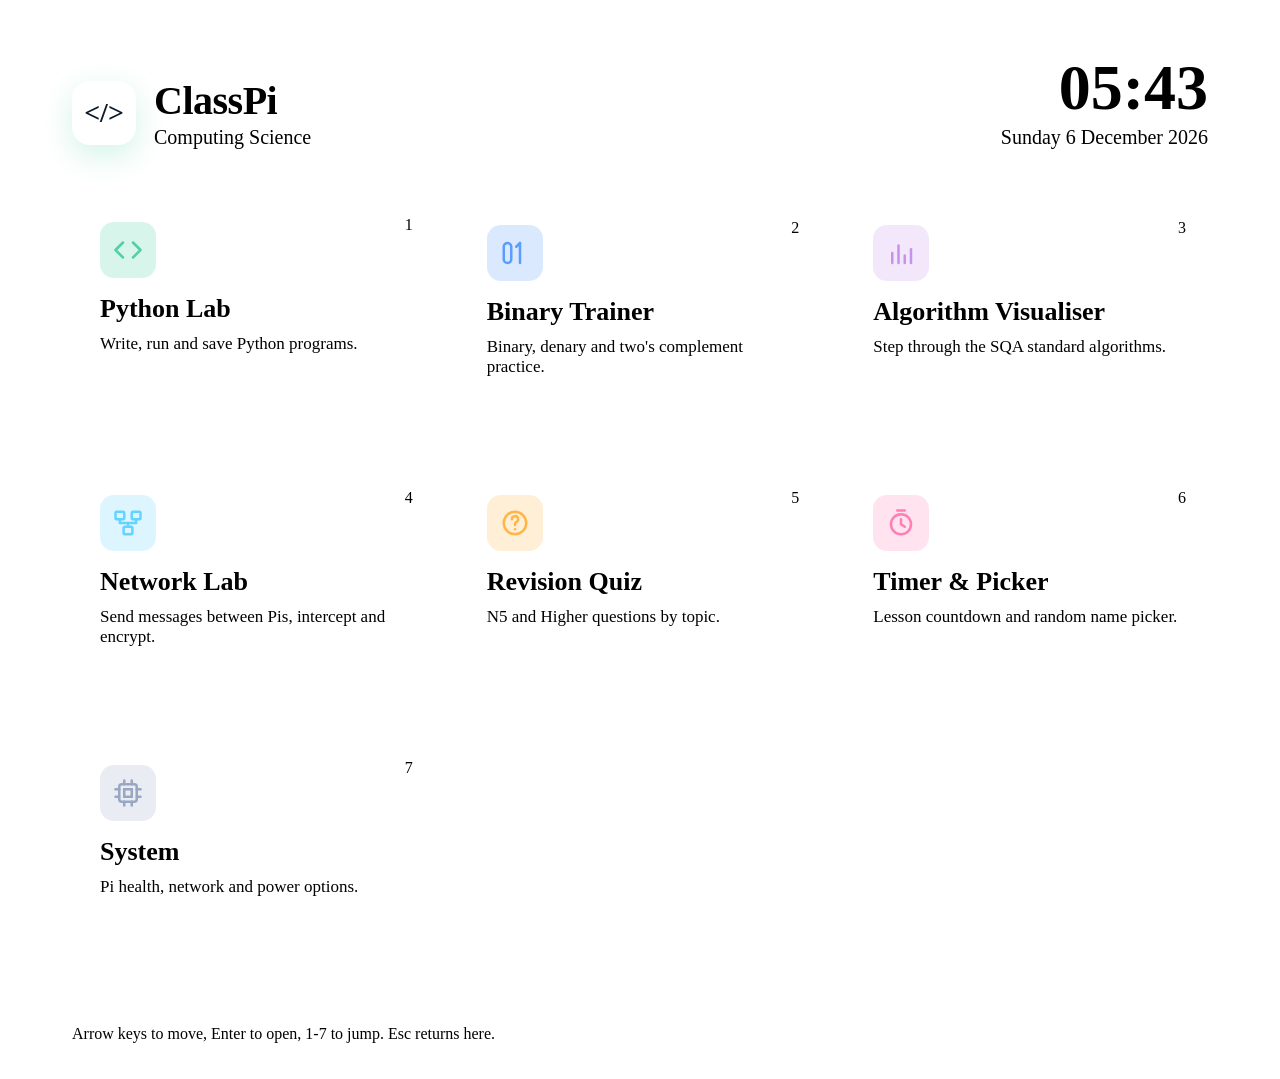
==== app/static/index.html @ e155b9b0 "ClassPi OS: kiosk-mode Raspberry Pi classroom suite Flask app server + LAN network-lab node + cage/C" ====
<!doctype html>
<html lang="en-GB">
<head>
<meta charset="utf-8">
<meta name="viewport" content="width=device-width, initial-scale=1">
<title>ClassPi</title>
<link rel="stylesheet" href="/css/classpi.css">
<style>
  body { min-height: 100vh; display: flex; flex-direction: column; }
  header.hero {
    display: flex; align-items: flex-end; justify-content: space-between; gap: 24px;
    padding: 48px 64px 24px;
  }
  .brand { display: flex; align-items: center; gap: 18px; }
  .logo {
    width: 64px; height: 64px; border-radius: 18px;
    background: linear-gradient(135deg, var(--accent), var(--accent-2));
    display: grid; place-items: center; font-weight: 800; font-size: 28px; color: #0b1a2a;
    box-shadow: 0 10px 30px rgba(79, 209, 165, .25);
  }
  .brand h1 { margin: 0; font-size: 40px; letter-spacing: -.5px; }
  .brand p { margin: 2px 0 0; color: var(--muted); font-size: 20px; }
  .clock { text-align: right; }
  .clock .time { font-size: 64px; font-weight: 700; line-height: 1; font-variant-numeric: tabular-nums; }
  .clock .date { color: var(--muted); font-size: 20px; margin-top: 6px; }

  .grid {
    display: grid; grid-template-columns: repeat(3, 1fr); gap: 24px;
    padding: 24px 64px; flex: 1; align-content: start;
  }
  .tile {
    position: relative; display: flex; flex-direction: column; gap: 10px;
    padding: 28px; min-height: 190px; border-radius: 22px; text-decoration: none; color: var(--text);
    background: var(--panel); border: 2px solid var(--line);
    transition: transform .12s ease, border-color .12s ease, background .12s ease;
  }
  .tile:hover, .tile:focus-visible, .tile.sel {
    outline: none; transform: translateY(-3px); border-color: var(--c, var(--accent));
    background: linear-gradient(160deg, color-mix(in srgb, var(--c, var(--accent)) 16%, var(--panel)) 0%, var(--panel) 70%);
  }
  .tile .icon {
    width: 56px; height: 56px; border-radius: 14px; display: grid; place-items: center;
    background: color-mix(in srgb, var(--c) 22%, transparent); color: var(--c);
  }
  .tile .icon svg { width: 30px; height: 30px; }
  .tile h2 { margin: 6px 0 0; font-size: 26px; }
  .tile p { margin: 0; color: var(--muted); font-size: 17px; }
  .tile .key { position: absolute; top: 22px; right: 22px; }

  footer {
    display: flex; justify-content: space-between; padding: 18px 64px 28px; color: var(--muted); font-size: 16px;
  }
  @media (max-width: 1000px) {
    .grid { grid-template-columns: repeat(2, 1fr); padding: 16px; }
    header.hero, footer { padding-left: 16px; padding-right: 16px; }
  }
</style>
</head>
<body>
<header class="hero">
  <div class="brand">
    <div class="logo">&lt;/&gt;</div>
    <div>
      <h1 id="deviceName">ClassPi</h1>
      <p id="schoolName">Computing Science</p>
    </div>
  </div>
  <div class="clock">
    <div class="time" id="time">--:--</div>
    <div class="date" id="date"></div>
  </div>
</header>

<main class="grid" id="grid">
  <a class="tile" href="/apps/python.html" style="--c:#4fd1a5">
    <span class="kbd key">1</span>
    <div class="icon"><svg viewBox="0 0 24 24" fill="none" stroke="currentColor" stroke-width="2" stroke-linecap="round" stroke-linejoin="round"><polyline points="8 6 2 12 8 18"/><polyline points="16 6 22 12 16 18"/></svg></div>
    <h2>Python Lab</h2>
    <p>Write, run and save Python programs.</p>
  </a>
  <a class="tile" href="/apps/binary.html" style="--c:#5b9dff">
    <span class="kbd key">2</span>
    <div class="icon"><svg viewBox="0 0 24 24" fill="none" stroke="currentColor" stroke-width="2" stroke-linecap="round"><rect x="3" y="4" width="6" height="16" rx="3"/><line x1="16" y1="4" x2="16" y2="20"/><polyline points="13 7 16 4"/></svg></div>
    <h2>Binary Trainer</h2>
    <p>Binary, denary and two's complement practice.</p>
  </a>
  <a class="tile" href="/apps/algorithms.html" style="--c:#c792ea">
    <span class="kbd key">3</span>
    <div class="icon"><svg viewBox="0 0 24 24" fill="none" stroke="currentColor" stroke-width="2" stroke-linecap="round"><line x1="5" y1="20" x2="5" y2="12"/><line x1="10" y1="20" x2="10" y2="6"/><line x1="15" y1="20" x2="15" y2="14"/><line x1="20" y1="20" x2="20" y2="9"/></svg></div>
    <h2>Algorithm Visualiser</h2>
    <p>Step through the SQA standard algorithms.</p>
  </a>
  <a class="tile" href="/apps/network.html" style="--c:#63d3ff">
    <span class="kbd key">4</span>
    <div class="icon"><svg viewBox="0 0 24 24" fill="none" stroke="currentColor" stroke-width="2" stroke-linecap="round" stroke-linejoin="round"><rect x="2" y="3" width="7" height="6" rx="1"/><rect x="15" y="3" width="7" height="6" rx="1"/><rect x="8.5" y="15" width="7" height="6" rx="1"/><path d="M5.5 9v3h13V9M12 12v3"/></svg></div>
    <h2>Network Lab</h2>
    <p>Send messages between Pis, intercept and encrypt.</p>
  </a>
  <a class="tile" href="/apps/quiz.html" style="--c:#ffb547">
    <span class="kbd key">5</span>
    <div class="icon"><svg viewBox="0 0 24 24" fill="none" stroke="currentColor" stroke-width="2" stroke-linecap="round" stroke-linejoin="round"><circle cx="12" cy="12" r="9"/><path d="M9.5 9a2.5 2.5 0 1 1 3.5 2.3c-.6.3-1 .9-1 1.6v.6"/><line x1="12" y1="17" x2="12" y2="17.01"/></svg></div>
    <h2>Revision Quiz</h2>
    <p>N5 and Higher questions by topic.</p>
  </a>
  <a class="tile" href="/apps/timer.html" style="--c:#ff7eb6">
    <span class="kbd key">6</span>
    <div class="icon"><svg viewBox="0 0 24 24" fill="none" stroke="currentColor" stroke-width="2" stroke-linecap="round"><circle cx="12" cy="13" r="8"/><polyline points="12 9 12 13 15 15"/><line x1="9" y1="2" x2="15" y2="2"/></svg></div>
    <h2>Timer &amp; Picker</h2>
    <p>Lesson countdown and random name picker.</p>
  </a>
  <a class="tile" href="/apps/system.html" style="--c:#9aa7c2">
    <span class="kbd key">7</span>
    <div class="icon"><svg viewBox="0 0 24 24" fill="none" stroke="currentColor" stroke-width="2" stroke-linecap="round"><rect x="5" y="5" width="14" height="14" rx="2"/><rect x="9" y="9" width="6" height="6"/><line x1="9" y1="2" x2="9" y2="5"/><line x1="15" y1="2" x2="15" y2="5"/><line x1="9" y1="19" x2="9" y2="22"/><line x1="15" y1="19" x2="15" y2="22"/><line x1="2" y1="9" x2="5" y2="9"/><line x1="2" y1="15" x2="5" y2="15"/><line x1="19" y1="9" x2="22" y2="9"/><line x1="19" y1="15" x2="22" y2="15"/></svg></div>
    <h2>System</h2>
    <p>Pi health, network and power options.</p>
  </a>
</main>

<footer>
  <span>Arrow keys to move, <span class="kbd">Enter</span> to open, <span class="kbd">1</span>-<span class="kbd">7</span> to jump. <span class="kbd">Esc</span> returns here.</span>
  <span id="host"></span>
</footer>

<script src="/js/common.js"></script>
<script>
  const tiles = [...document.querySelectorAll(".tile")];
  let sel = Number(sessionStorage.getItem("classpi-sel") || 0);
  function select(i) {
    sel = (i + tiles.length) % tiles.length;
    tiles.forEach((t, j) => t.classList.toggle("sel", j === sel));
    tiles[sel].focus({ preventScroll: true });
    try { sessionStorage.setItem("classpi-sel", sel); } catch (_) {}
  }
  function cols() {
    return getComputedStyle(document.getElementById("grid")).gridTemplateColumns.split(" ").length;
  }
  document.addEventListener("keydown", (e) => {
    const c = cols();
    if (e.key === "ArrowRight") select(sel + 1);
    else if (e.key === "ArrowLeft") select(sel - 1);
    else if (e.key === "ArrowDown") select(sel + c);
    else if (e.key === "ArrowUp") select(sel - c);
    else if (/^[1-9]$/.test(e.key) && tiles[e.key - 1]) location.href = tiles[e.key - 1].href;
    else return;
    e.preventDefault();
  });
  tiles.forEach((t, i) => t.addEventListener("mouseenter", () => select(i)));
  select(sel);

  function tick() {
    const now = new Date();
    document.getElementById("time").textContent =
      now.toLocaleTimeString("en-GB", { hour: "2-digit", minute: "2-digit" });
    document.getElementById("date").textContent =
      now.toLocaleDateString("en-GB", { weekday: "long", day: "numeric", month: "long", year: "numeric" });
  }
  tick(); setInterval(tick, 1000);

  api("/api/info").then((i) => {
    document.getElementById("deviceName").textContent = i.device_name;
    document.getElementById("schoolName").textContent = i.school_name;
    document.getElementById("host").textContent = `${i.hostname} - ClassPi OS ${i.version}`;
    document.title = i.device_name;
  }).catch(() => {});
</script>
</body>
</html>
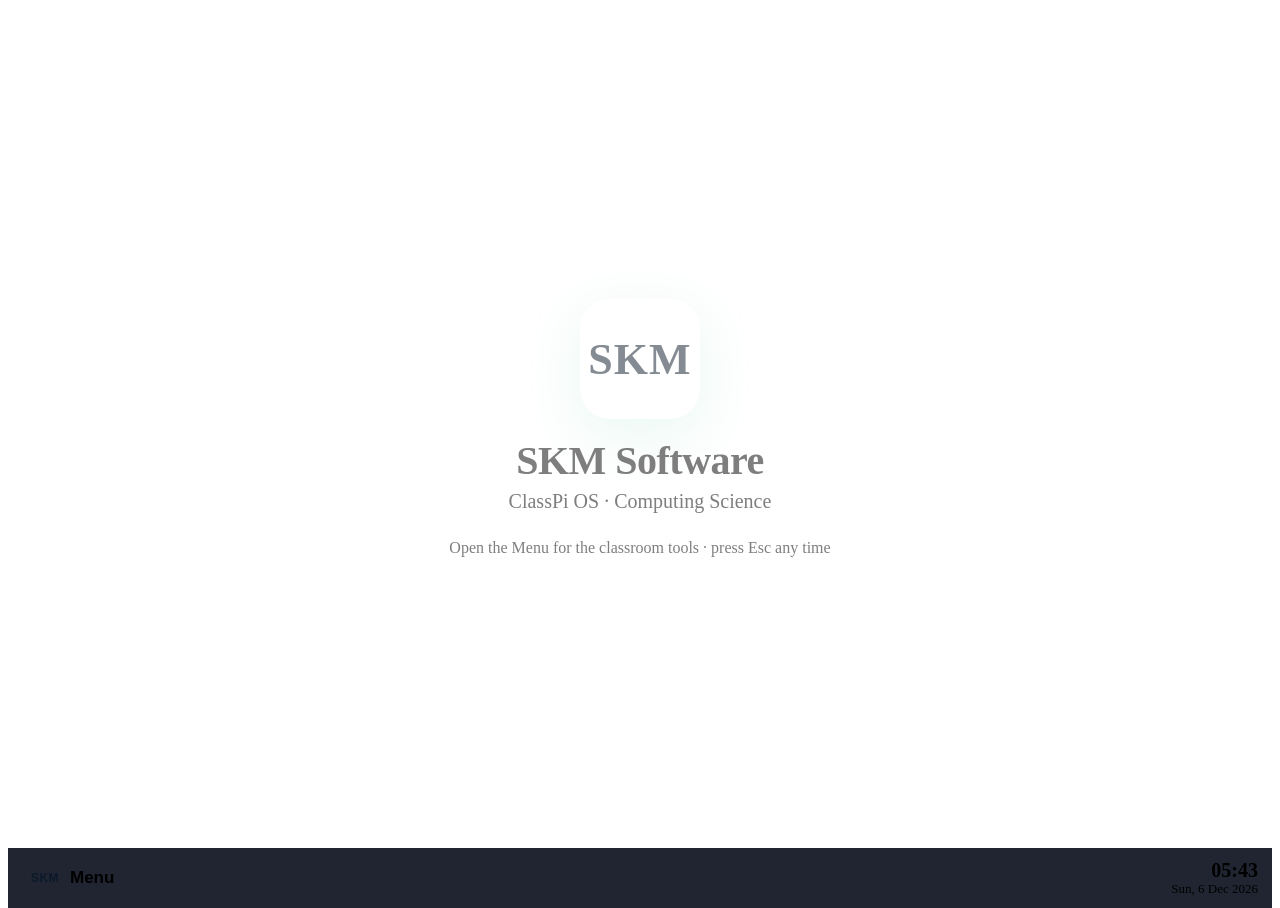
==== commit e1963bda: "Restyle the launcher as a Linux desktop with SKM Software branding Wallpaper desktop with SKM waterm" ====
--- a/app/static/index.html
+++ b/app/static/index.html
@@ -6,162 +6,221 @@
 <title>ClassPi</title>
 <link rel="stylesheet" href="/css/classpi.css">
 <style>
-  body { min-height: 100vh; display: flex; flex-direction: column; }
-  header.hero {
-    display: flex; align-items: flex-end; justify-content: space-between; gap: 24px;
-    padding: 48px 64px 24px;
-  }
-  .brand { display: flex; align-items: center; gap: 18px; }
-  .logo {
-    width: 64px; height: 64px; border-radius: 18px;
+  html, body { height: 100%; overflow: hidden; }
+  body { display: flex; flex-direction: column; }
+
+  /* ------------------------------------------------------------ desktop */
+  .desktop {
+    position: relative; flex: 1; min-height: 0;
+    background:
+      radial-gradient(1100px 650px at 18% -8%, #1d2a4a 0%, transparent 60%),
+      radial-gradient(900px 600px at 88% 110%, #14324a 0%, transparent 55%),
+      var(--bg);
+    display: grid; place-items: center;
+  }
+  .watermark { text-align: center; user-select: none; opacity: .5; }
+  .wm-logo {
+    width: 120px; height: 120px; margin: 0 auto 18px; border-radius: 30px;
     background: linear-gradient(135deg, var(--accent), var(--accent-2));
-    display: grid; place-items: center; font-weight: 800; font-size: 28px; color: #0b1a2a;
-    box-shadow: 0 10px 30px rgba(79, 209, 165, .25);
-  }
-  .brand h1 { margin: 0; font-size: 40px; letter-spacing: -.5px; }
-  .brand p { margin: 2px 0 0; color: var(--muted); font-size: 20px; }
-  .clock { text-align: right; }
-  .clock .time { font-size: 64px; font-weight: 700; line-height: 1; font-variant-numeric: tabular-nums; }
-  .clock .date { color: var(--muted); font-size: 20px; margin-top: 6px; }
-
-  .grid {
-    display: grid; grid-template-columns: repeat(3, 1fr); gap: 24px;
-    padding: 24px 64px; flex: 1; align-content: start;
-  }
-  .tile {
-    position: relative; display: flex; flex-direction: column; gap: 10px;
-    padding: 28px; min-height: 190px; border-radius: 22px; text-decoration: none; color: var(--text);
-    background: var(--panel); border: 2px solid var(--line);
-    transition: transform .12s ease, border-color .12s ease, background .12s ease;
-  }
-  .tile:hover, .tile:focus-visible, .tile.sel {
-    outline: none; transform: translateY(-3px); border-color: var(--c, var(--accent));
-    background: linear-gradient(160deg, color-mix(in srgb, var(--c, var(--accent)) 16%, var(--panel)) 0%, var(--panel) 70%);
-  }
-  .tile .icon {
-    width: 56px; height: 56px; border-radius: 14px; display: grid; place-items: center;
+    display: grid; place-items: center; font-weight: 800; font-size: 44px;
+    letter-spacing: 1px; color: #0b1a2a; box-shadow: 0 16px 50px rgba(79, 209, 165, .22);
+  }
+  .wm-title { font-size: 40px; font-weight: 800; letter-spacing: -.5px; }
+  .wm-sub { color: var(--muted); font-size: 20px; margin-top: 6px; }
+  .wm-hint { color: var(--muted); font-size: 16px; margin-top: 26px; }
+
+  /* ------------------------------------------------------------ taskbar */
+  .taskbar {
+    display: flex; align-items: center; gap: 14px; height: 60px; padding: 0 14px;
+    background: rgba(14, 19, 32, .92); border-top: 1px solid var(--line);
+    position: relative; z-index: 30;
+  }
+  .start {
+    display: inline-flex; align-items: center; gap: 10px; height: 44px; padding: 0 16px 0 8px;
+    background: var(--panel); border: 1px solid var(--line); border-radius: 12px;
+    cursor: pointer; font-weight: 700; font-size: 17px; color: var(--text);
+  }
+  .start:hover, .start:focus-visible, .start.on { border-color: var(--accent); outline: none; }
+  .start.on { background: color-mix(in srgb, var(--accent) 14%, var(--panel)); }
+  .logo-xs {
+    width: 30px; height: 30px; border-radius: 8px; display: grid; place-items: center;
+    background: linear-gradient(135deg, var(--accent), var(--accent-2));
+    color: #0b1a2a; font-weight: 800; font-size: 12px; letter-spacing: .5px;
+  }
+  .tb-device { font-weight: 600; color: var(--muted); font-size: 15px; }
+  .tb-spacer { flex: 1; }
+  .tb-clock { text-align: right; line-height: 1.15; }
+  .tb-clock .t { font-size: 20px; font-weight: 700; font-variant-numeric: tabular-nums; }
+  .tb-clock .d { font-size: 13px; color: var(--muted); }
+
+  /* ------------------------------------------------------------ menu */
+  .menu {
+    position: absolute; left: 12px; bottom: 72px; z-index: 40;
+    width: min(600px, calc(100vw - 24px)); max-height: calc(100vh - 96px);
+    display: flex; flex-direction: column; overflow: hidden;
+    background: var(--panel); border: 1px solid var(--line); border-radius: 18px;
+    box-shadow: 0 24px 70px rgba(0, 0, 0, .5);
+    transform-origin: bottom left; transition: transform .14s ease, opacity .14s ease;
+  }
+  .menu.closed { opacity: 0; transform: scale(.96) translateY(8px); pointer-events: none; }
+  .menu-head {
+    display: flex; align-items: center; gap: 14px; padding: 18px 20px;
+    border-bottom: 1px solid var(--line);
+    background: linear-gradient(160deg, color-mix(in srgb, var(--accent) 10%, var(--panel)), var(--panel));
+  }
+  .logo-sm {
+    width: 46px; height: 46px; border-radius: 12px; display: grid; place-items: center;
+    background: linear-gradient(135deg, var(--accent), var(--accent-2));
+    color: #0b1a2a; font-weight: 800; font-size: 16px; letter-spacing: .5px;
+  }
+  .mh-title { font-size: 21px; font-weight: 800; }
+  .mh-sub { color: var(--muted); font-size: 15px; }
+  .mh-brand { margin-left: auto; text-align: right; color: var(--muted); font-size: 13px; line-height: 1.3; }
+  .mh-brand b { color: var(--text); font-size: 14px; }
+
+  .menu-apps { padding: 10px; overflow: auto; }
+  .item {
+    display: flex; align-items: center; gap: 14px; padding: 12px 14px; border-radius: 12px;
+    text-decoration: none; color: var(--text); border: 1px solid transparent;
+  }
+  .item.sel {
+    border-color: var(--c, var(--accent));
+    background: linear-gradient(160deg, color-mix(in srgb, var(--c, var(--accent)) 14%, var(--panel)), var(--panel));
+  }
+  .item .icon {
+    flex: 0 0 44px; width: 44px; height: 44px; border-radius: 11px; display: grid; place-items: center;
     background: color-mix(in srgb, var(--c) 22%, transparent); color: var(--c);
   }
-  .tile .icon svg { width: 30px; height: 30px; }
-  .tile h2 { margin: 6px 0 0; font-size: 26px; }
-  .tile p { margin: 0; color: var(--muted); font-size: 17px; }
-  .tile .key { position: absolute; top: 22px; right: 22px; }
-
-  footer {
-    display: flex; justify-content: space-between; padding: 18px 64px 28px; color: var(--muted); font-size: 16px;
-  }
-  @media (max-width: 1000px) {
-    .grid { grid-template-columns: repeat(2, 1fr); padding: 16px; }
-    header.hero, footer { padding-left: 16px; padding-right: 16px; }
+  .item .icon svg { width: 24px; height: 24px; }
+  .item .txt { flex: 1; min-width: 0; }
+  .item .txt h2 { margin: 0; font-size: 18px; }
+  .item .txt p { margin: 2px 0 0; color: var(--muted); font-size: 14px; }
+  .menu-foot {
+    padding: 12px 20px; border-top: 1px solid var(--line);
+    color: var(--muted); font-size: 13px; display: flex; justify-content: space-between; gap: 10px;
   }
 </style>
 </head>
 <body>
-<header class="hero">
-  <div class="brand">
-    <div class="logo">&lt;/&gt;</div>
+
+<div class="desktop" id="desktop">
+  <div class="watermark">
+    <div class="wm-logo">SKM</div>
+    <div class="wm-title">SKM Software</div>
+    <div class="wm-sub" id="wmSub">ClassPi OS &middot; Computing Science</div>
+    <div class="wm-hint">Open the <span class="kbd">Menu</span> for the classroom tools &middot; press <span class="kbd">Esc</span> any time</div>
+  </div>
+</div>
+
+<div class="menu closed" id="menu">
+  <div class="menu-head">
+    <div class="logo-sm">SKM</div>
     <div>
-      <h1 id="deviceName">ClassPi</h1>
-      <p id="schoolName">Computing Science</p>
+      <div class="mh-title" id="deviceName">ClassPi</div>
+      <div class="mh-sub" id="schoolName">Computing Science</div>
     </div>
+    <div class="mh-brand"><b>SKM Software</b><br>ClassPi OS</div>
   </div>
-  <div class="clock">
-    <div class="time" id="time">--:--</div>
-    <div class="date" id="date"></div>
+  <nav class="menu-apps" id="apps"></nav>
+  <div class="menu-foot">
+    <span><span class="kbd">1</span>-<span class="kbd">7</span> open a tool &middot; <span class="kbd">&uarr;</span><span class="kbd">&darr;</span> + <span class="kbd">Enter</span> &middot; <span class="kbd">Esc</span> opens/closes</span>
+    <span id="host"></span>
   </div>
-</header>
-
-<main class="grid" id="grid">
-  <a class="tile" href="/apps/python.html" style="--c:#4fd1a5">
-    <span class="kbd key">1</span>
-    <div class="icon"><svg viewBox="0 0 24 24" fill="none" stroke="currentColor" stroke-width="2" stroke-linecap="round" stroke-linejoin="round"><polyline points="8 6 2 12 8 18"/><polyline points="16 6 22 12 16 18"/></svg></div>
-    <h2>Python Lab</h2>
-    <p>Write, run and save Python programs.</p>
-  </a>
-  <a class="tile" href="/apps/binary.html" style="--c:#5b9dff">
-    <span class="kbd key">2</span>
-    <div class="icon"><svg viewBox="0 0 24 24" fill="none" stroke="currentColor" stroke-width="2" stroke-linecap="round"><rect x="3" y="4" width="6" height="16" rx="3"/><line x1="16" y1="4" x2="16" y2="20"/><polyline points="13 7 16 4"/></svg></div>
-    <h2>Binary Trainer</h2>
-    <p>Binary, denary and two's complement practice.</p>
-  </a>
-  <a class="tile" href="/apps/algorithms.html" style="--c:#c792ea">
-    <span class="kbd key">3</span>
-    <div class="icon"><svg viewBox="0 0 24 24" fill="none" stroke="currentColor" stroke-width="2" stroke-linecap="round"><line x1="5" y1="20" x2="5" y2="12"/><line x1="10" y1="20" x2="10" y2="6"/><line x1="15" y1="20" x2="15" y2="14"/><line x1="20" y1="20" x2="20" y2="9"/></svg></div>
-    <h2>Algorithm Visualiser</h2>
-    <p>Step through the SQA standard algorithms.</p>
-  </a>
-  <a class="tile" href="/apps/network.html" style="--c:#63d3ff">
-    <span class="kbd key">4</span>
-    <div class="icon"><svg viewBox="0 0 24 24" fill="none" stroke="currentColor" stroke-width="2" stroke-linecap="round" stroke-linejoin="round"><rect x="2" y="3" width="7" height="6" rx="1"/><rect x="15" y="3" width="7" height="6" rx="1"/><rect x="8.5" y="15" width="7" height="6" rx="1"/><path d="M5.5 9v3h13V9M12 12v3"/></svg></div>
-    <h2>Network Lab</h2>
-    <p>Send messages between Pis, intercept and encrypt.</p>
-  </a>
-  <a class="tile" href="/apps/quiz.html" style="--c:#ffb547">
-    <span class="kbd key">5</span>
-    <div class="icon"><svg viewBox="0 0 24 24" fill="none" stroke="currentColor" stroke-width="2" stroke-linecap="round" stroke-linejoin="round"><circle cx="12" cy="12" r="9"/><path d="M9.5 9a2.5 2.5 0 1 1 3.5 2.3c-.6.3-1 .9-1 1.6v.6"/><line x1="12" y1="17" x2="12" y2="17.01"/></svg></div>
-    <h2>Revision Quiz</h2>
-    <p>N5 and Higher questions by topic.</p>
-  </a>
-  <a class="tile" href="/apps/timer.html" style="--c:#ff7eb6">
-    <span class="kbd key">6</span>
-    <div class="icon"><svg viewBox="0 0 24 24" fill="none" stroke="currentColor" stroke-width="2" stroke-linecap="round"><circle cx="12" cy="13" r="8"/><polyline points="12 9 12 13 15 15"/><line x1="9" y1="2" x2="15" y2="2"/></svg></div>
-    <h2>Timer &amp; Picker</h2>
-    <p>Lesson countdown and random name picker.</p>
-  </a>
-  <a class="tile" href="/apps/system.html" style="--c:#9aa7c2">
-    <span class="kbd key">7</span>
-    <div class="icon"><svg viewBox="0 0 24 24" fill="none" stroke="currentColor" stroke-width="2" stroke-linecap="round"><rect x="5" y="5" width="14" height="14" rx="2"/><rect x="9" y="9" width="6" height="6"/><line x1="9" y1="2" x2="9" y2="5"/><line x1="15" y1="2" x2="15" y2="5"/><line x1="9" y1="19" x2="9" y2="22"/><line x1="15" y1="19" x2="15" y2="22"/><line x1="2" y1="9" x2="5" y2="9"/><line x1="2" y1="15" x2="5" y2="15"/><line x1="19" y1="9" x2="22" y2="9"/><line x1="19" y1="15" x2="22" y2="15"/></svg></div>
-    <h2>System</h2>
-    <p>Pi health, network and power options.</p>
-  </a>
-</main>
-
-<footer>
-  <span>Arrow keys to move, <span class="kbd">Enter</span> to open, <span class="kbd">1</span>-<span class="kbd">7</span> to jump. <span class="kbd">Esc</span> returns here.</span>
-  <span id="host"></span>
-</footer>
+</div>
+
+<div class="taskbar">
+  <button class="start" id="startBtn" aria-haspopup="true" aria-expanded="false">
+    <span class="logo-xs">SKM</span> Menu
+  </button>
+  <span class="tb-device" id="tbDevice"></span>
+  <div class="tb-spacer"></div>
+  <div class="tb-clock"><div class="t" id="time">--:--</div><div class="d" id="date"></div></div>
+</div>
 
 <script src="/js/common.js"></script>
 <script>
-  const tiles = [...document.querySelectorAll(".tile")];
-  let sel = Number(sessionStorage.getItem("classpi-sel") || 0);
-  function select(i) {
-    sel = (i + tiles.length) % tiles.length;
-    tiles.forEach((t, j) => t.classList.toggle("sel", j === sel));
-    tiles[sel].focus({ preventScroll: true });
-    try { sessionStorage.setItem("classpi-sel", sel); } catch (_) {}
-  }
-  function cols() {
-    return getComputedStyle(document.getElementById("grid")).gridTemplateColumns.split(" ").length;
-  }
-  document.addEventListener("keydown", (e) => {
-    const c = cols();
-    if (e.key === "ArrowRight") select(sel + 1);
-    else if (e.key === "ArrowLeft") select(sel - 1);
-    else if (e.key === "ArrowDown") select(sel + c);
-    else if (e.key === "ArrowUp") select(sel - c);
-    else if (/^[1-9]$/.test(e.key) && tiles[e.key - 1]) location.href = tiles[e.key - 1].href;
-    else return;
-    e.preventDefault();
-  });
-  tiles.forEach((t, i) => t.addEventListener("mouseenter", () => select(i)));
-  select(sel);
-
-  function tick() {
-    const now = new Date();
-    document.getElementById("time").textContent =
-      now.toLocaleTimeString("en-GB", { hour: "2-digit", minute: "2-digit" });
-    document.getElementById("date").textContent =
-      now.toLocaleDateString("en-GB", { weekday: "long", day: "numeric", month: "long", year: "numeric" });
-  }
-  tick(); setInterval(tick, 1000);
-
-  api("/api/info").then((i) => {
-    document.getElementById("deviceName").textContent = i.device_name;
-    document.getElementById("schoolName").textContent = i.school_name;
-    document.getElementById("host").textContent = `${i.hostname} - ClassPi OS ${i.version}`;
-    document.title = i.device_name;
-  }).catch(() => {});
+const APPS = [
+  { href: "/apps/python.html", c: "#4fd1a5", name: "Python Lab", desc: "Write, run and save Python programs.",
+    icon: '<svg viewBox="0 0 24 24" fill="none" stroke="currentColor" stroke-width="2" stroke-linecap="round" stroke-linejoin="round"><polyline points="8 6 2 12 8 18"/><polyline points="16 6 22 12 16 18"/></svg>' },
+  { href: "/apps/binary.html", c: "#5b9dff", name: "Binary Trainer", desc: "Binary, denary and two's complement practice.",
+    icon: '<svg viewBox="0 0 24 24" fill="none" stroke="currentColor" stroke-width="2" stroke-linecap="round"><rect x="3" y="4" width="6" height="16" rx="3"/><line x1="16" y1="4" x2="16" y2="20"/><polyline points="13 7 16 4"/></svg>' },
+  { href: "/apps/algorithms.html", c: "#c792ea", name: "Algorithm Visualiser", desc: "Step through the SQA standard algorithms.",
+    icon: '<svg viewBox="0 0 24 24" fill="none" stroke="currentColor" stroke-width="2" stroke-linecap="round"><line x1="5" y1="20" x2="5" y2="12"/><line x1="10" y1="20" x2="10" y2="6"/><line x1="15" y1="20" x2="15" y2="14"/><line x1="20" y1="20" x2="20" y2="9"/></svg>' },
+  { href: "/apps/network.html", c: "#63d3ff", name: "Network Lab", desc: "Send messages between Pis, intercept and encrypt.",
+    icon: '<svg viewBox="0 0 24 24" fill="none" stroke="currentColor" stroke-width="2" stroke-linecap="round" stroke-linejoin="round"><rect x="2" y="3" width="7" height="6" rx="1"/><rect x="15" y="3" width="7" height="6" rx="1"/><rect x="8.5" y="15" width="7" height="6" rx="1"/><path d="M5.5 9v3h13V9M12 12v3"/></svg>' },
+  { href: "/apps/quiz.html", c: "#ffb547", name: "Revision Quiz", desc: "N5 and Higher questions by topic.",
+    icon: '<svg viewBox="0 0 24 24" fill="none" stroke="currentColor" stroke-width="2" stroke-linecap="round" stroke-linejoin="round"><circle cx="12" cy="12" r="9"/><path d="M9.5 9a2.5 2.5 0 1 1 3.5 2.3c-.6.3-1 .9-1 1.6v.6"/><line x1="12" y1="17" x2="12" y2="17.01"/></svg>' },
+  { href: "/apps/timer.html", c: "#ff7eb6", name: "Timer & Picker", desc: "Lesson countdown and random name picker.",
+    icon: '<svg viewBox="0 0 24 24" fill="none" stroke="currentColor" stroke-width="2" stroke-linecap="round"><circle cx="12" cy="13" r="8"/><polyline points="12 9 12 13 15 15"/><line x1="9" y1="2" x2="15" y2="2"/></svg>' },
+  { href: "/apps/system.html", c: "#9aa7c2", name: "System", desc: "Pi health, updates and power options.",
+    icon: '<svg viewBox="0 0 24 24" fill="none" stroke="currentColor" stroke-width="2" stroke-linecap="round"><rect x="5" y="5" width="14" height="14" rx="2"/><rect x="9" y="9" width="6" height="6"/><line x1="9" y1="2" x2="9" y2="5"/><line x1="15" y1="2" x2="15" y2="5"/><line x1="9" y1="19" x2="9" y2="22"/><line x1="15" y1="19" x2="15" y2="22"/><line x1="2" y1="9" x2="5" y2="9"/><line x1="2" y1="15" x2="5" y2="15"/><line x1="19" y1="9" x2="22" y2="9"/><line x1="19" y1="15" x2="22" y2="15"/></svg>' },
+];
+
+const $ = (id) => document.getElementById(id);
+const appsEl = $("apps");
+APPS.forEach((a, i) => {
+  const el = document.createElement("a");
+  el.className = "item";
+  el.href = a.href;
+  el.style.setProperty("--c", a.c);
+  el.innerHTML = `<span class="icon">${a.icon}</span>
+    <span class="txt"><h2>${a.name}</h2><p>${a.desc}</p></span>
+    <span class="kbd">${i + 1}</span>`;
+  el.addEventListener("mouseenter", () => select(i));
+  appsEl.appendChild(el);
+});
+const items = [...appsEl.children];
+
+let sel = Number(sessionStorage.getItem("classpi-sel") || 0);
+function select(i) {
+  sel = (i + items.length) % items.length;
+  items.forEach((el, j) => el.classList.toggle("sel", j === sel));
+  items[sel].scrollIntoView({ block: "nearest" });
+  try { sessionStorage.setItem("classpi-sel", sel); } catch (_) {}
+}
+
+let open = false;
+function setMenu(o) {
+  open = o;
+  $("menu").classList.toggle("closed", !o);
+  $("startBtn").classList.toggle("on", o);
+  $("startBtn").setAttribute("aria-expanded", o);
+  if (o) select(sel);
+}
+$("startBtn").addEventListener("click", () => setMenu(!open));
+$("desktop").addEventListener("click", () => setMenu(false));
+
+document.addEventListener("keydown", (e) => {
+  if (/^[1-7]$/.test(e.key)) { location.href = APPS[e.key - 1].href; return; }
+  if (e.key === "Escape" || e.key === "Meta") { e.preventDefault(); setMenu(!open); return; }
+  if (!open) {
+    if (e.key === "Enter" || e.key === "ArrowUp" || e.key === "ArrowDown") { e.preventDefault(); setMenu(true); }
+    return;
+  }
+  if (e.key === "ArrowDown" || e.key === "ArrowRight") select(sel + 1);
+  else if (e.key === "ArrowUp" || e.key === "ArrowLeft") select(sel - 1);
+  else if (e.key === "Enter") location.href = items[sel].href;
+  else return;
+  e.preventDefault();
+});
+
+function tick() {
+  const now = new Date();
+  $("time").textContent = now.toLocaleTimeString("en-GB", { hour: "2-digit", minute: "2-digit" });
+  $("date").textContent = now.toLocaleDateString("en-GB", { weekday: "short", day: "numeric", month: "short", year: "numeric" });
+}
+tick(); setInterval(tick, 1000);
+
+api("/api/info").then((i) => {
+  $("deviceName").textContent = i.device_name;
+  $("schoolName").textContent = i.school_name;
+  $("wmSub").textContent = "ClassPi OS · " + i.school_name;
+  $("tbDevice").textContent = i.device_name;
+  $("host").textContent = i.hostname + " · ClassPi OS " + i.version;
+  document.title = i.device_name;
+}).catch(() => {});
+
+setMenu(true);   // menu open on arrival so the tools are one keypress away
 </script>
 </body>
 </html>
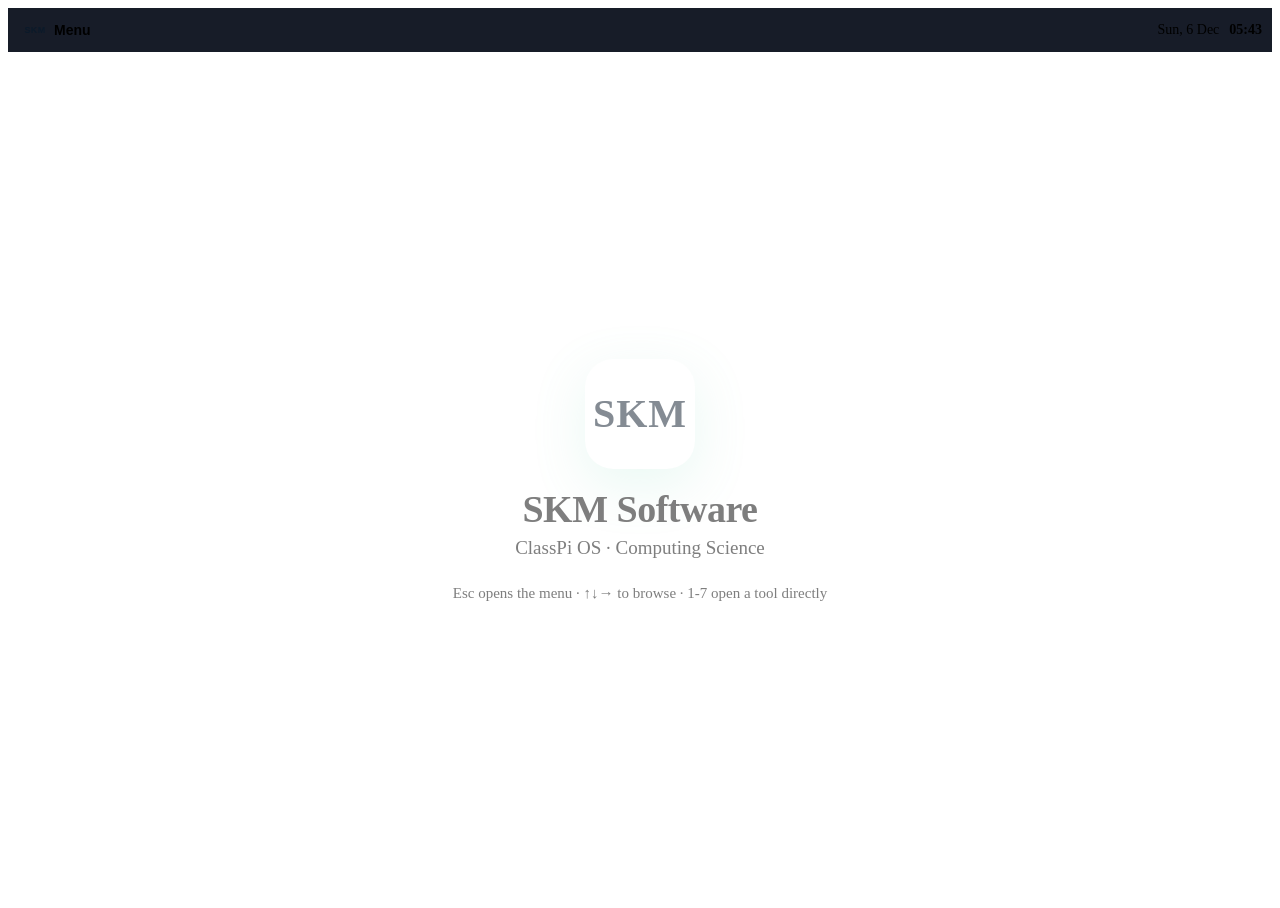
==== commit 7941df88: "Move the menu to a top panel with cascading category submenus Traditional Linux menu-bar layout: 44p" ====
--- a/app/static/index.html
+++ b/app/static/index.html
@@ -9,6 +9,30 @@
   html, body { height: 100%; overflow: hidden; }
   body { display: flex; flex-direction: column; }
 
+  /* ------------------------------------------------------------ top panel */
+  .panel-top {
+    display: flex; align-items: center; gap: 12px; height: 44px; padding: 0 10px;
+    background: rgba(14, 19, 32, .96); border-bottom: 1px solid var(--line);
+    position: relative; z-index: 30; flex: 0 0 auto;
+  }
+  .start {
+    display: inline-flex; align-items: center; gap: 8px; height: 32px; padding: 0 12px 0 6px;
+    background: var(--panel); border: 1px solid var(--line); border-radius: 8px;
+    cursor: pointer; font-weight: 700; font-size: 14px; color: var(--text);
+  }
+  .start:hover, .start:focus-visible, .start.on { border-color: var(--accent); outline: none; }
+  .start.on { background: color-mix(in srgb, var(--accent) 14%, var(--panel)); }
+  .logo-xs {
+    width: 22px; height: 22px; border-radius: 6px; display: grid; place-items: center;
+    background: linear-gradient(135deg, var(--accent), var(--accent-2));
+    color: #0b1a2a; font-weight: 800; font-size: 9px; letter-spacing: .4px;
+  }
+  .tb-device { font-weight: 600; color: var(--muted); font-size: 13px; }
+  .tb-spacer { flex: 1; }
+  .tb-host { color: var(--muted); font-size: 12px; }
+  .tb-clock { font-size: 14px; font-weight: 700; font-variant-numeric: tabular-nums; }
+  .tb-clock span { font-weight: 400; color: var(--muted); margin-right: 10px; }
+
   /* ------------------------------------------------------------ desktop */
   .desktop {
     position: relative; flex: 1; min-height: 0;
@@ -20,206 +44,210 @@
   }
   .watermark { text-align: center; user-select: none; opacity: .5; }
   .wm-logo {
-    width: 120px; height: 120px; margin: 0 auto 18px; border-radius: 30px;
+    width: 110px; height: 110px; margin: 0 auto 18px; border-radius: 28px;
     background: linear-gradient(135deg, var(--accent), var(--accent-2));
-    display: grid; place-items: center; font-weight: 800; font-size: 44px;
+    display: grid; place-items: center; font-weight: 800; font-size: 40px;
     letter-spacing: 1px; color: #0b1a2a; box-shadow: 0 16px 50px rgba(79, 209, 165, .22);
   }
-  .wm-title { font-size: 40px; font-weight: 800; letter-spacing: -.5px; }
-  .wm-sub { color: var(--muted); font-size: 20px; margin-top: 6px; }
-  .wm-hint { color: var(--muted); font-size: 16px; margin-top: 26px; }
-
-  /* ------------------------------------------------------------ taskbar */
-  .taskbar {
-    display: flex; align-items: center; gap: 14px; height: 60px; padding: 0 14px;
-    background: rgba(14, 19, 32, .92); border-top: 1px solid var(--line);
-    position: relative; z-index: 30;
-  }
-  .start {
-    display: inline-flex; align-items: center; gap: 10px; height: 44px; padding: 0 16px 0 8px;
-    background: var(--panel); border: 1px solid var(--line); border-radius: 12px;
-    cursor: pointer; font-weight: 700; font-size: 17px; color: var(--text);
-  }
-  .start:hover, .start:focus-visible, .start.on { border-color: var(--accent); outline: none; }
-  .start.on { background: color-mix(in srgb, var(--accent) 14%, var(--panel)); }
-  .logo-xs {
-    width: 30px; height: 30px; border-radius: 8px; display: grid; place-items: center;
-    background: linear-gradient(135deg, var(--accent), var(--accent-2));
-    color: #0b1a2a; font-weight: 800; font-size: 12px; letter-spacing: .5px;
-  }
-  .tb-device { font-weight: 600; color: var(--muted); font-size: 15px; }
-  .tb-spacer { flex: 1; }
-  .tb-clock { text-align: right; line-height: 1.15; }
-  .tb-clock .t { font-size: 20px; font-weight: 700; font-variant-numeric: tabular-nums; }
-  .tb-clock .d { font-size: 13px; color: var(--muted); }
-
-  /* ------------------------------------------------------------ menu */
-  .menu {
-    position: absolute; left: 12px; bottom: 72px; z-index: 40;
-    width: min(600px, calc(100vw - 24px)); max-height: calc(100vh - 96px);
-    display: flex; flex-direction: column; overflow: hidden;
-    background: var(--panel); border: 1px solid var(--line); border-radius: 18px;
-    box-shadow: 0 24px 70px rgba(0, 0, 0, .5);
-    transform-origin: bottom left; transition: transform .14s ease, opacity .14s ease;
-  }
-  .menu.closed { opacity: 0; transform: scale(.96) translateY(8px); pointer-events: none; }
-  .menu-head {
-    display: flex; align-items: center; gap: 14px; padding: 18px 20px;
-    border-bottom: 1px solid var(--line);
-    background: linear-gradient(160deg, color-mix(in srgb, var(--accent) 10%, var(--panel)), var(--panel));
-  }
-  .logo-sm {
-    width: 46px; height: 46px; border-radius: 12px; display: grid; place-items: center;
-    background: linear-gradient(135deg, var(--accent), var(--accent-2));
-    color: #0b1a2a; font-weight: 800; font-size: 16px; letter-spacing: .5px;
-  }
-  .mh-title { font-size: 21px; font-weight: 800; }
-  .mh-sub { color: var(--muted); font-size: 15px; }
-  .mh-brand { margin-left: auto; text-align: right; color: var(--muted); font-size: 13px; line-height: 1.3; }
-  .mh-brand b { color: var(--text); font-size: 14px; }
-
-  .menu-apps { padding: 10px; overflow: auto; }
-  .item {
-    display: flex; align-items: center; gap: 14px; padding: 12px 14px; border-radius: 12px;
-    text-decoration: none; color: var(--text); border: 1px solid transparent;
-  }
-  .item.sel {
-    border-color: var(--c, var(--accent));
-    background: linear-gradient(160deg, color-mix(in srgb, var(--c, var(--accent)) 14%, var(--panel)), var(--panel));
-  }
-  .item .icon {
-    flex: 0 0 44px; width: 44px; height: 44px; border-radius: 11px; display: grid; place-items: center;
-    background: color-mix(in srgb, var(--c) 22%, transparent); color: var(--c);
-  }
-  .item .icon svg { width: 24px; height: 24px; }
-  .item .txt { flex: 1; min-width: 0; }
-  .item .txt h2 { margin: 0; font-size: 18px; }
-  .item .txt p { margin: 2px 0 0; color: var(--muted); font-size: 14px; }
-  .menu-foot {
-    padding: 12px 20px; border-top: 1px solid var(--line);
-    color: var(--muted); font-size: 13px; display: flex; justify-content: space-between; gap: 10px;
-  }
+  .wm-title { font-size: 38px; font-weight: 800; letter-spacing: -.5px; }
+  .wm-sub { color: var(--muted); font-size: 19px; margin-top: 6px; }
+  .wm-hint { color: var(--muted); font-size: 15px; margin-top: 26px; }
+
+  /* ------------------------------------------------------------ menus */
+  .dropdown {
+    position: absolute; z-index: 40; padding: 5px;
+    background: var(--panel); border: 1px solid var(--line); border-radius: 10px;
+    box-shadow: 0 18px 50px rgba(0, 0, 0, .55);
+  }
+  .dropdown.closed { display: none; }
+  #menu { top: 50px; left: 8px; width: 230px; }
+  #submenu { width: 270px; }
+
+  .menu-brand {
+    display: flex; align-items: center; gap: 8px; padding: 7px 10px 9px;
+    border-bottom: 1px solid var(--line); margin-bottom: 5px;
+    color: var(--muted); font-size: 12px;
+  }
+  .menu-brand b { color: var(--text); font-size: 13px; }
+
+  .mi {
+    display: flex; align-items: center; gap: 10px; padding: 7px 10px;
+    border-radius: 7px; cursor: pointer; font-size: 15px; font-weight: 600;
+    color: var(--text); text-decoration: none;
+  }
+  .mi .ic { flex: 0 0 20px; width: 20px; height: 20px; display: grid; place-items: center; color: var(--c, var(--muted)); }
+  .mi .ic svg { width: 18px; height: 18px; }
+  .mi .grow { flex: 1; min-width: 0; white-space: nowrap; overflow: hidden; text-overflow: ellipsis; }
+  .mi .chev { color: var(--muted); font-size: 11px; }
+  .mi .kbd { font-size: 11px; padding: 1px 5px; }
+  .mi.sel { background: color-mix(in srgb, var(--c, var(--accent)) 18%, var(--panel-2)); }
+  .mi small { display: block; font-weight: 400; font-size: 12px; color: var(--muted); }
 </style>
 </head>
 <body>
+
+<div class="panel-top">
+  <button class="start" id="startBtn" aria-haspopup="true" aria-expanded="false">
+    <span class="logo-xs">SKM</span> Menu
+  </button>
+  <span class="tb-device" id="tbDevice"></span>
+  <div class="tb-spacer"></div>
+  <span class="tb-host" id="host"></span>
+  <div class="tb-clock"><span id="date"></span><b id="time">--:--</b></div>
+</div>
 
 <div class="desktop" id="desktop">
   <div class="watermark">
     <div class="wm-logo">SKM</div>
     <div class="wm-title">SKM Software</div>
     <div class="wm-sub" id="wmSub">ClassPi OS &middot; Computing Science</div>
-    <div class="wm-hint">Open the <span class="kbd">Menu</span> for the classroom tools &middot; press <span class="kbd">Esc</span> any time</div>
+    <div class="wm-hint"><span class="kbd">Esc</span> opens the menu &middot; <span class="kbd">&uarr;</span><span class="kbd">&darr;</span><span class="kbd">&rarr;</span> to browse &middot; <span class="kbd">1</span>-<span class="kbd">7</span> open a tool directly</div>
   </div>
 </div>
 
-<div class="menu closed" id="menu">
-  <div class="menu-head">
-    <div class="logo-sm">SKM</div>
-    <div>
-      <div class="mh-title" id="deviceName">ClassPi</div>
-      <div class="mh-sub" id="schoolName">Computing Science</div>
-    </div>
-    <div class="mh-brand"><b>SKM Software</b><br>ClassPi OS</div>
-  </div>
-  <nav class="menu-apps" id="apps"></nav>
-  <div class="menu-foot">
-    <span><span class="kbd">1</span>-<span class="kbd">7</span> open a tool &middot; <span class="kbd">&uarr;</span><span class="kbd">&darr;</span> + <span class="kbd">Enter</span> &middot; <span class="kbd">Esc</span> opens/closes</span>
-    <span id="host"></span>
-  </div>
-</div>
-
-<div class="taskbar">
-  <button class="start" id="startBtn" aria-haspopup="true" aria-expanded="false">
-    <span class="logo-xs">SKM</span> Menu
-  </button>
-  <span class="tb-device" id="tbDevice"></span>
-  <div class="tb-spacer"></div>
-  <div class="tb-clock"><div class="t" id="time">--:--</div><div class="d" id="date"></div></div>
-</div>
+<nav class="dropdown closed" id="menu" aria-label="Applications"></nav>
+<nav class="dropdown closed" id="submenu"></nav>
 
 <script src="/js/common.js"></script>
 <script>
+const ICONS = {
+  code: '<svg viewBox="0 0 24 24" fill="none" stroke="currentColor" stroke-width="2" stroke-linecap="round" stroke-linejoin="round"><polyline points="8 6 2 12 8 18"/><polyline points="16 6 22 12 16 18"/></svg>',
+  binary: '<svg viewBox="0 0 24 24" fill="none" stroke="currentColor" stroke-width="2" stroke-linecap="round"><rect x="3" y="4" width="6" height="16" rx="3"/><line x1="16" y1="4" x2="16" y2="20"/><polyline points="13 7 16 4"/></svg>',
+  bars: '<svg viewBox="0 0 24 24" fill="none" stroke="currentColor" stroke-width="2" stroke-linecap="round"><line x1="5" y1="20" x2="5" y2="12"/><line x1="10" y1="20" x2="10" y2="6"/><line x1="15" y1="20" x2="15" y2="14"/><line x1="20" y1="20" x2="20" y2="9"/></svg>',
+  net: '<svg viewBox="0 0 24 24" fill="none" stroke="currentColor" stroke-width="2" stroke-linecap="round" stroke-linejoin="round"><rect x="2" y="3" width="7" height="6" rx="1"/><rect x="15" y="3" width="7" height="6" rx="1"/><rect x="8.5" y="15" width="7" height="6" rx="1"/><path d="M5.5 9v3h13V9M12 12v3"/></svg>',
+  quiz: '<svg viewBox="0 0 24 24" fill="none" stroke="currentColor" stroke-width="2" stroke-linecap="round" stroke-linejoin="round"><circle cx="12" cy="12" r="9"/><path d="M9.5 9a2.5 2.5 0 1 1 3.5 2.3c-.6.3-1 .9-1 1.6v.6"/><line x1="12" y1="17" x2="12" y2="17.01"/></svg>',
+  timer: '<svg viewBox="0 0 24 24" fill="none" stroke="currentColor" stroke-width="2" stroke-linecap="round"><circle cx="12" cy="13" r="8"/><polyline points="12 9 12 13 15 15"/><line x1="9" y1="2" x2="15" y2="2"/></svg>',
+  sys: '<svg viewBox="0 0 24 24" fill="none" stroke="currentColor" stroke-width="2" stroke-linecap="round"><rect x="5" y="5" width="14" height="14" rx="2"/><rect x="9" y="9" width="6" height="6"/><line x1="9" y1="2" x2="9" y2="5"/><line x1="15" y1="2" x2="15" y2="5"/><line x1="9" y1="19" x2="9" y2="22"/><line x1="15" y1="19" x2="15" y2="22"/><line x1="2" y1="9" x2="5" y2="9"/><line x1="2" y1="15" x2="5" y2="15"/><line x1="19" y1="9" x2="22" y2="9"/><line x1="19" y1="15" x2="22" y2="15"/></svg>',
+};
+
+// key = the global 1-7 shortcut, kept stable across the menu layout
 const APPS = [
-  { href: "/apps/python.html", c: "#4fd1a5", name: "Python Lab", desc: "Write, run and save Python programs.",
-    icon: '<svg viewBox="0 0 24 24" fill="none" stroke="currentColor" stroke-width="2" stroke-linecap="round" stroke-linejoin="round"><polyline points="8 6 2 12 8 18"/><polyline points="16 6 22 12 16 18"/></svg>' },
-  { href: "/apps/binary.html", c: "#5b9dff", name: "Binary Trainer", desc: "Binary, denary and two's complement practice.",
-    icon: '<svg viewBox="0 0 24 24" fill="none" stroke="currentColor" stroke-width="2" stroke-linecap="round"><rect x="3" y="4" width="6" height="16" rx="3"/><line x1="16" y1="4" x2="16" y2="20"/><polyline points="13 7 16 4"/></svg>' },
-  { href: "/apps/algorithms.html", c: "#c792ea", name: "Algorithm Visualiser", desc: "Step through the SQA standard algorithms.",
-    icon: '<svg viewBox="0 0 24 24" fill="none" stroke="currentColor" stroke-width="2" stroke-linecap="round"><line x1="5" y1="20" x2="5" y2="12"/><line x1="10" y1="20" x2="10" y2="6"/><line x1="15" y1="20" x2="15" y2="14"/><line x1="20" y1="20" x2="20" y2="9"/></svg>' },
-  { href: "/apps/network.html", c: "#63d3ff", name: "Network Lab", desc: "Send messages between Pis, intercept and encrypt.",
-    icon: '<svg viewBox="0 0 24 24" fill="none" stroke="currentColor" stroke-width="2" stroke-linecap="round" stroke-linejoin="round"><rect x="2" y="3" width="7" height="6" rx="1"/><rect x="15" y="3" width="7" height="6" rx="1"/><rect x="8.5" y="15" width="7" height="6" rx="1"/><path d="M5.5 9v3h13V9M12 12v3"/></svg>' },
-  { href: "/apps/quiz.html", c: "#ffb547", name: "Revision Quiz", desc: "N5 and Higher questions by topic.",
-    icon: '<svg viewBox="0 0 24 24" fill="none" stroke="currentColor" stroke-width="2" stroke-linecap="round" stroke-linejoin="round"><circle cx="12" cy="12" r="9"/><path d="M9.5 9a2.5 2.5 0 1 1 3.5 2.3c-.6.3-1 .9-1 1.6v.6"/><line x1="12" y1="17" x2="12" y2="17.01"/></svg>' },
-  { href: "/apps/timer.html", c: "#ff7eb6", name: "Timer & Picker", desc: "Lesson countdown and random name picker.",
-    icon: '<svg viewBox="0 0 24 24" fill="none" stroke="currentColor" stroke-width="2" stroke-linecap="round"><circle cx="12" cy="13" r="8"/><polyline points="12 9 12 13 15 15"/><line x1="9" y1="2" x2="15" y2="2"/></svg>' },
-  { href: "/apps/system.html", c: "#9aa7c2", name: "System", desc: "Pi health, updates and power options.",
-    icon: '<svg viewBox="0 0 24 24" fill="none" stroke="currentColor" stroke-width="2" stroke-linecap="round"><rect x="5" y="5" width="14" height="14" rx="2"/><rect x="9" y="9" width="6" height="6"/><line x1="9" y1="2" x2="9" y2="5"/><line x1="15" y1="2" x2="15" y2="5"/><line x1="9" y1="19" x2="9" y2="22"/><line x1="15" y1="19" x2="15" y2="22"/><line x1="2" y1="9" x2="5" y2="9"/><line x1="2" y1="15" x2="5" y2="15"/><line x1="19" y1="9" x2="22" y2="9"/><line x1="19" y1="15" x2="22" y2="15"/></svg>' },
+  { key: 1, href: "/apps/python.html",     c: "#4fd1a5", name: "Python Lab",           desc: "Write, run and save Python programs",     icon: ICONS.code },
+  { key: 2, href: "/apps/binary.html",     c: "#5b9dff", name: "Binary Trainer",       desc: "Binary, denary and two's complement",     icon: ICONS.binary },
+  { key: 3, href: "/apps/algorithms.html", c: "#c792ea", name: "Algorithm Visualiser", desc: "Step through the standard algorithms",    icon: ICONS.bars },
+  { key: 4, href: "/apps/network.html",    c: "#63d3ff", name: "Network Lab",          desc: "Messages, interception and encryption",   icon: ICONS.net },
+  { key: 5, href: "/apps/quiz.html",       c: "#ffb547", name: "Revision Quiz",        desc: "N5 and Higher questions by topic",        icon: ICONS.quiz },
+  { key: 6, href: "/apps/timer.html",      c: "#ff7eb6", name: "Timer & Picker",       desc: "Lesson countdown and name picker",        icon: ICONS.timer },
+  { key: 7, href: "/apps/system.html",     c: "#9aa7c2", name: "System",               desc: "Pi health, updates and power",            icon: ICONS.sys },
 ];
 
+const CATS = [
+  { name: "Programming", c: "#4fd1a5", icon: ICONS.code,   items: [0, 2] },
+  { name: "Data",        c: "#5b9dff", icon: ICONS.binary, items: [1] },
+  { name: "Networking",  c: "#63d3ff", icon: ICONS.net,    items: [3] },
+  { name: "Revision",    c: "#ffb547", icon: ICONS.quiz,   items: [4] },
+  { name: "Classroom",   c: "#ff7eb6", icon: ICONS.timer,  items: [5] },
+  { name: "System",      c: "#9aa7c2", icon: ICONS.sys,    items: [6] },
+];
+
 const $ = (id) => document.getElementById(id);
-const appsEl = $("apps");
-APPS.forEach((a, i) => {
-  const el = document.createElement("a");
-  el.className = "item";
-  el.href = a.href;
-  el.style.setProperty("--c", a.c);
-  el.innerHTML = `<span class="icon">${a.icon}</span>
-    <span class="txt"><h2>${a.name}</h2><p>${a.desc}</p></span>
-    <span class="kbd">${i + 1}</span>`;
-  el.addEventListener("mouseenter", () => select(i));
-  appsEl.appendChild(el);
+const menuEl = $("menu"), subEl = $("submenu");
+let open = false, mode = "root", catSel = 0, subSel = 0, catRows = [], subRows = [];
+
+menuEl.innerHTML = '<div class="menu-brand"><span class="logo-xs">SKM</span><span><b>SKM Software</b> &middot; ClassPi OS</span></div>';
+CATS.forEach((cat, i) => {
+  const el = document.createElement("div");
+  el.className = "mi";
+  el.style.setProperty("--c", cat.c);
+  el.innerHTML = `<span class="ic">${cat.icon}</span><span class="grow">${cat.name}</span><span class="chev">&#9656;</span>`;
+  el.addEventListener("mouseenter", () => { mode = "root"; selectCat(i); });
+  el.addEventListener("click", (e) => { e.stopPropagation(); enterSub(); });
+  menuEl.appendChild(el);
+  catRows.push(el);
 });
-const items = [...appsEl.children];
-
-let sel = Number(sessionStorage.getItem("classpi-sel") || 0);
-function select(i) {
-  sel = (i + items.length) % items.length;
-  items.forEach((el, j) => el.classList.toggle("sel", j === sel));
-  items[sel].scrollIntoView({ block: "nearest" });
-  try { sessionStorage.setItem("classpi-sel", sel); } catch (_) {}
-}
-
-let open = false;
+
+function selectCat(i) {
+  catSel = (i + CATS.length) % CATS.length;
+  catRows.forEach((el, j) => el.classList.toggle("sel", j === catSel));
+  try { sessionStorage.setItem("classpi-cat", catSel); } catch (_) {}
+  renderSub(catSel);
+}
+
+function renderSub(ci) {
+  const cat = CATS[ci];
+  subEl.innerHTML = "";
+  subRows = [];
+  cat.items.forEach((ai, j) => {
+    const a = APPS[ai];
+    const el = document.createElement("a");
+    el.className = "mi";
+    el.href = a.href;
+    el.style.setProperty("--c", a.c);
+    el.innerHTML = `<span class="ic">${a.icon}</span>
+      <span class="grow">${a.name}<small>${a.desc}</small></span>
+      <span class="kbd">${a.key}</span>`;
+    el.addEventListener("mouseenter", () => { mode = "sub"; selectSub(j); });
+    subEl.appendChild(el);
+    subRows.push(el);
+  });
+  subEl.classList.remove("closed");
+  // Cascade to the right of the hovered category, clamped to the viewport.
+  const m = menuEl.getBoundingClientRect();
+  const r = catRows[ci].getBoundingClientRect();
+  subEl.style.left = (m.right - 4) + "px";
+  const top = Math.min(r.top - 5, window.innerHeight - subEl.offsetHeight - 8);
+  subEl.style.top = Math.max(8, top) + "px";
+  subSel = -1;
+  markSub();
+}
+
+function selectSub(i) {
+  subSel = (i + subRows.length) % subRows.length;
+  markSub();
+}
+function markSub() { subRows.forEach((el, j) => el.classList.toggle("sel", j === subSel)); }
+
+function enterSub() { mode = "sub"; if (subSel < 0) selectSub(0); }
+function backToRoot() { mode = "root"; subSel = -1; markSub(); }
+
 function setMenu(o) {
   open = o;
-  $("menu").classList.toggle("closed", !o);
+  menuEl.classList.toggle("closed", !o);
   $("startBtn").classList.toggle("on", o);
   $("startBtn").setAttribute("aria-expanded", o);
-  if (o) select(sel);
-}
-$("startBtn").addEventListener("click", () => setMenu(!open));
+  if (o) { mode = "root"; selectCat(catSel); }
+  else subEl.classList.add("closed");
+}
+$("startBtn").addEventListener("click", (e) => { e.stopPropagation(); setMenu(!open); });
 $("desktop").addEventListener("click", () => setMenu(false));
 
 document.addEventListener("keydown", (e) => {
   if (/^[1-7]$/.test(e.key)) { location.href = APPS[e.key - 1].href; return; }
   if (e.key === "Escape" || e.key === "Meta") { e.preventDefault(); setMenu(!open); return; }
   if (!open) {
-    if (e.key === "Enter" || e.key === "ArrowUp" || e.key === "ArrowDown") { e.preventDefault(); setMenu(true); }
+    if (["Enter", "ArrowDown", "ArrowUp", "ArrowRight", "ArrowLeft"].includes(e.key)) { e.preventDefault(); setMenu(true); }
     return;
   }
-  if (e.key === "ArrowDown" || e.key === "ArrowRight") select(sel + 1);
-  else if (e.key === "ArrowUp" || e.key === "ArrowLeft") select(sel - 1);
-  else if (e.key === "Enter") location.href = items[sel].href;
-  else return;
+  if (mode === "root") {
+    if (e.key === "ArrowDown") selectCat(catSel + 1);
+    else if (e.key === "ArrowUp") selectCat(catSel - 1);
+    else if (e.key === "ArrowRight" || e.key === "Enter") enterSub();
+    else return;
+  } else {
+    if (e.key === "ArrowDown") selectSub(subSel + 1);
+    else if (e.key === "ArrowUp") selectSub(subSel - 1);
+    else if (e.key === "ArrowLeft") backToRoot();
+    else if (e.key === "Enter") { if (subRows[subSel]) location.href = subRows[subSel].href; }
+    else return;
+  }
   e.preventDefault();
 });
 
 function tick() {
   const now = new Date();
   $("time").textContent = now.toLocaleTimeString("en-GB", { hour: "2-digit", minute: "2-digit" });
-  $("date").textContent = now.toLocaleDateString("en-GB", { weekday: "short", day: "numeric", month: "short", year: "numeric" });
+  $("date").textContent = now.toLocaleDateString("en-GB", { weekday: "short", day: "numeric", month: "short" });
 }
 tick(); setInterval(tick, 1000);
 
 api("/api/info").then((i) => {
-  $("deviceName").textContent = i.device_name;
-  $("schoolName").textContent = i.school_name;
+  $("tbDevice").textContent = i.device_name + " · " + i.school_name;
   $("wmSub").textContent = "ClassPi OS · " + i.school_name;
-  $("tbDevice").textContent = i.device_name;
   $("host").textContent = i.hostname + " · ClassPi OS " + i.version;
   document.title = i.device_name;
 }).catch(() => {});
 
+try { catSel = Number(sessionStorage.getItem("classpi-cat") || 0) % CATS.length; } catch (_) {}
 setMenu(true);   // menu open on arrival so the tools are one keypress away
 </script>
 </body>
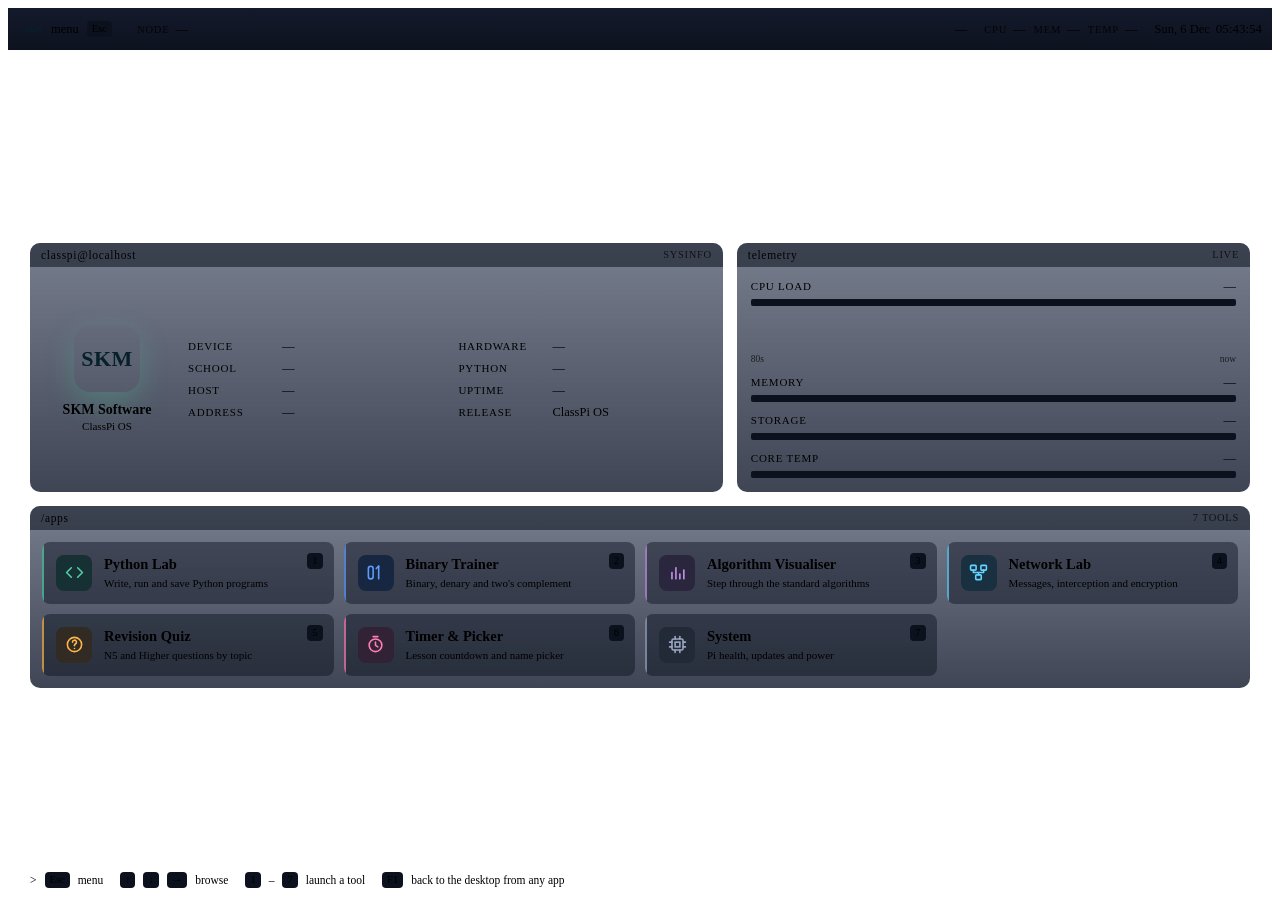
==== commit b1e091b2: "Rebuild the desktop as a technical OS shell The launcher was a centred logo watermark over a plain g" ====
--- a/app/static/index.html
+++ b/app/static/index.html
@@ -7,103 +7,310 @@
 <link rel="stylesheet" href="/css/classpi.css">
 <style>
   html, body { height: 100%; overflow: hidden; }
-  body { display: flex; flex-direction: column; }
-
-  /* ------------------------------------------------------------ top panel */
-  .panel-top {
-    display: flex; align-items: center; gap: 12px; height: 44px; padding: 0 10px;
-    background: rgba(14, 19, 32, .96); border-bottom: 1px solid var(--line);
+  body { display: flex; flex-direction: column; font-size: 16px; }
+
+  /* ------------------------------------------------------------ status bar */
+  .bar {
+    display: flex; align-items: center; gap: 8px; height: 42px; padding: 0 10px;
+    background: linear-gradient(180deg, #131a2b, #0d121e);
     position: relative; z-index: 30; flex: 0 0 auto;
-  }
+    font-family: var(--mono); font-size: 12.5px;
+  }
+  .bar::after {           /* hairline with a faint accent wash */
+    content: ""; position: absolute; left: 0; right: 0; bottom: 0; height: 1px;
+    background: linear-gradient(90deg, var(--accent), #63d3ff 30%, var(--line) 70%, var(--line));
+    opacity: .55;
+  }
+  .bar .grow { flex: 1; }
+  .bar .sep { width: 1px; height: 16px; background: var(--line); flex: 0 0 auto; }
+
   .start {
-    display: inline-flex; align-items: center; gap: 8px; height: 32px; padding: 0 12px 0 6px;
-    background: var(--panel); border: 1px solid var(--line); border-radius: 8px;
-    cursor: pointer; font-weight: 700; font-size: 14px; color: var(--text);
+    display: inline-flex; align-items: center; gap: 8px; height: 28px; padding: 0 8px 0 5px;
+    background: var(--panel); border: 1px solid var(--line); border-radius: 6px;
+    cursor: pointer; font-family: var(--mono); font-size: 12.5px; color: var(--text);
   }
   .start:hover, .start:focus-visible, .start.on { border-color: var(--accent); outline: none; }
   .start.on { background: color-mix(in srgb, var(--accent) 14%, var(--panel)); }
   .logo-xs {
-    width: 22px; height: 22px; border-radius: 6px; display: grid; place-items: center;
+    width: 20px; height: 20px; border-radius: 5px; display: grid; place-items: center;
     background: linear-gradient(135deg, var(--accent), var(--accent-2));
-    color: #0b1a2a; font-weight: 800; font-size: 9px; letter-spacing: .4px;
-  }
-  .tb-device { font-weight: 600; color: var(--muted); font-size: 13px; }
-  .tb-spacer { flex: 1; }
-  .tb-host { color: var(--muted); font-size: 12px; }
-  .tb-clock { font-size: 14px; font-weight: 700; font-variant-numeric: tabular-nums; }
-  .tb-clock span { font-weight: 400; color: var(--muted); margin-right: 10px; }
+    color: #07202c; font-weight: 800; font-size: 8px; letter-spacing: .3px;
+    font-family: var(--sans);
+  }
+  .kc {
+    font-family: var(--mono); font-size: 10.5px; line-height: 16px; padding: 0 5px;
+    border-radius: 4px; background: #0b111d; border: 1px solid var(--line); color: var(--muted);
+  }
+
+  .mod { display: inline-flex; align-items: center; gap: 6px; color: var(--muted); white-space: nowrap; }
+  .mod b { color: var(--text); font-weight: 500; font-variant-numeric: tabular-nums; }
+  .mod .lbl { letter-spacing: .08em; text-transform: uppercase; font-size: 10.5px; opacity: .8; }
+  .dot { width: 6px; height: 6px; border-radius: 50%; background: var(--good); box-shadow: 0 0 6px var(--good); animation: pulse 2.6s ease-in-out infinite; }
+  @keyframes pulse { 50% { opacity: .35; } }
+  .clock b { font-size: 13px; }
 
   /* ------------------------------------------------------------ desktop */
   .desktop {
-    position: relative; flex: 1; min-height: 0;
+    position: relative; flex: 1; min-height: 0; overflow: auto;
+    display: flex; flex-direction: column; padding: 20px 22px;
     background:
-      radial-gradient(1100px 650px at 18% -8%, #1d2a4a 0%, transparent 60%),
-      radial-gradient(900px 600px at 88% 110%, #14324a 0%, transparent 55%),
+      radial-gradient(760px 420px at 12% -10%, rgba(91, 157, 255, .16), transparent 62%),
+      radial-gradient(700px 460px at 92% 108%, rgba(79, 209, 165, .13), transparent 58%),
+      linear-gradient(transparent 31px, rgba(99, 211, 255, .045) 31px) 0 0 / 32px 32px,
+      linear-gradient(90deg, transparent 31px, rgba(99, 211, 255, .045) 31px) 0 0 / 32px 32px,
       var(--bg);
-    display: grid; place-items: center;
-  }
-  .watermark { text-align: center; user-select: none; opacity: .5; }
-  .wm-logo {
-    width: 110px; height: 110px; margin: 0 auto 18px; border-radius: 28px;
+  }
+  /* margin:auto centres the desktop vertically without clipping when it overflows */
+  .desk-inner { margin: auto 0; width: 100%; }
+  .stage {
+    display: grid; grid-template-columns: minmax(0, 1.35fr) minmax(0, 1fr);
+    gap: 14px; max-width: 1420px; margin: 0 auto;
+  }
+  .stage.solo { grid-template-columns: minmax(0, 1fr); }   /* telemetry unavailable */
+
+  /* ------------------------------------------------------------ panels */
+  .card {
+    display: flex; flex-direction: column;
+    background: linear-gradient(180deg, rgba(35, 46, 72, .62), rgba(21, 28, 46, .82));
+    border: 1px solid var(--line); border-radius: 10px; overflow: hidden;
+    animation: rise .45s cubic-bezier(.2, .7, .3, 1) both; animation-delay: var(--d, 0s);
+  }
+  @keyframes rise { from { opacity: 0; transform: translateY(8px); } }
+  .card-h {
+    display: flex; align-items: center; gap: 8px; padding: 6px 11px;
+    background: rgba(11, 17, 29, .55); border-bottom: 1px solid var(--line);
+    font-family: var(--mono); font-size: 11.5px; color: var(--muted);
+    letter-spacing: .06em;
+  }
+  .card-h .tt { color: var(--accent); }
+  .card-h .tt i { color: var(--text); font-style: normal; }
+  .card-h .rt { margin-left: auto; text-transform: uppercase; font-size: 10.5px; opacity: .75; }
+
+  /* ------------------------------------------------------------ sysinfo readout */
+  .readout-b { flex: 1; display: flex; gap: 22px; padding: 16px 18px; align-items: center; }
+  .mark { text-align: center; flex: 0 0 auto; width: 118px; }
+  .mark-logo {
+    width: 66px; height: 66px; margin: 0 auto 10px; border-radius: 16px;
     background: linear-gradient(135deg, var(--accent), var(--accent-2));
-    display: grid; place-items: center; font-weight: 800; font-size: 40px;
-    letter-spacing: 1px; color: #0b1a2a; box-shadow: 0 16px 50px rgba(79, 209, 165, .22);
-  }
-  .wm-title { font-size: 38px; font-weight: 800; letter-spacing: -.5px; }
-  .wm-sub { color: var(--muted); font-size: 19px; margin-top: 6px; }
-  .wm-hint { color: var(--muted); font-size: 15px; margin-top: 26px; }
+    display: grid; place-items: center; font-weight: 800; font-size: 22px; letter-spacing: .5px;
+    color: #06202c; box-shadow: 0 10px 28px rgba(79, 209, 165, .26);
+  }
+  .mark-n { font-weight: 700; font-size: 14px; }
+  .mark-s { font-family: var(--mono); font-size: 11px; color: var(--muted); margin-top: 2px; }
+
+  /* two balanced columns of key/value, filling the first column top-to-bottom */
+  .kv {
+    flex: 1; min-width: 0; font-family: var(--mono); font-size: 12.5px;
+    display: grid; grid-auto-flow: column; grid-template-rows: repeat(4, auto);
+    grid-template-columns: repeat(2, minmax(0, 1fr)); column-gap: 24px; row-gap: 2px;
+  }
+  .kv .row { display: flex; gap: 12px; padding: 2.5px 0; }
+  .kv .k { flex: 0 0 82px; color: var(--muted); text-transform: uppercase; font-size: 11px; letter-spacing: .07em; padding-top: 1px; }
+  .kv .v { color: var(--text); min-width: 0; overflow: hidden; text-overflow: ellipsis; white-space: nowrap; }
+  .kv .v em { color: var(--accent-2); font-style: normal; }
+
+  /* ------------------------------------------------------------ telemetry */
+  .tele-b { padding: 12px 14px 14px; display: grid; gap: 11px; }
+  .m-h {
+    display: flex; align-items: baseline; gap: 8px; font-family: var(--mono); font-size: 11px;
+    color: var(--muted); text-transform: uppercase; letter-spacing: .07em; margin-bottom: 5px;
+  }
+  .m-h b { margin-left: auto; color: var(--text); font-size: 12.5px; text-transform: none; letter-spacing: 0; font-variant-numeric: tabular-nums; font-weight: 500; }
+  .meter { height: 7px; border-radius: 2px; background: #0b111d; border: 1px solid var(--line); overflow: hidden; position: relative; }
+  .meter i {
+    display: block; height: 100%; width: 0; border-radius: 1px;
+    background: linear-gradient(90deg, var(--mc, var(--accent)), color-mix(in srgb, var(--mc, var(--accent)) 55%, #63d3ff));
+    transition: width .5s ease, background .3s;
+  }
+  .meter::after {         /* segment gaps, for a hardware-gauge look */
+    content: ""; position: absolute; inset: 0; pointer-events: none;
+    background: repeating-linear-gradient(90deg, transparent 0 5px, #0b111d 5px 7px);
+  }
+  .m.hot { --mc: var(--warn); }
+  .m.crit { --mc: var(--bad); }
+  .spark { display: block; width: 100%; height: 38px; margin-top: 8px; }
+  .spark .ln { fill: none; stroke: var(--accent); stroke-width: 1.4; vector-effect: non-scaling-stroke; }
+  .spark .fl { fill: rgba(79, 209, 165, .14); stroke: none; }
+  .spark .gl { stroke: var(--line); stroke-width: 1; stroke-dasharray: 2 4; vector-effect: non-scaling-stroke; }
+  .axis { display: flex; justify-content: space-between; font-family: var(--mono); font-size: 9.5px; color: var(--muted); opacity: .7; margin-top: 2px; }
+
+  /* ------------------------------------------------------------ launcher */
+  .launch { grid-column: 1 / -1; }
+  .tiles { display: grid; grid-template-columns: repeat(4, minmax(0, 1fr)); gap: 10px; padding: 12px; }
+  .tile {
+    position: relative; display: grid; grid-template-columns: 36px 1fr; gap: 12px;
+    align-items: start; padding: 13px 14px; border-radius: 8px; text-decoration: none;
+    background: rgba(11, 17, 29, .45); border: 1px solid var(--line); color: var(--text);
+    overflow: hidden;
+  }
+  .tile::before {         /* colour spine */
+    content: ""; position: absolute; left: 0; top: 0; bottom: 0; width: 2px; background: var(--c);
+    opacity: .7;
+  }
+  .tile:hover, .tile:focus-visible {
+    outline: none; border-color: var(--c);
+    background: color-mix(in srgb, var(--c) 10%, rgba(11, 17, 29, .45));
+  }
+  .tile:hover::before { opacity: 1; }
+  .t-ic {
+    width: 36px; height: 36px; border-radius: 8px; display: grid; place-items: center;
+    background: color-mix(in srgb, var(--c) 16%, #0b111d);
+    border: 1px solid color-mix(in srgb, var(--c) 40%, var(--line)); color: var(--c);
+  }
+  .t-ic svg { width: 19px; height: 19px; }
+  .t-txt { min-width: 0; padding-right: 20px; }
+  .t-n { font-weight: 700; font-size: 14.5px; white-space: nowrap; overflow: hidden; text-overflow: ellipsis; }
+  .t-d { display: block; font-family: var(--mono); font-size: 11px; color: var(--muted); margin-top: 3px; line-height: 1.35; }
+  .tile > .kc { position: absolute; top: 11px; right: 11px; }
+
+  .hint {
+    width: 100%; max-width: 1420px; margin: 12px auto 0; display: flex; align-items: center; gap: 8px;
+    font-family: var(--mono); font-size: 11.5px; color: var(--muted); flex-wrap: wrap;
+  }
+  .hint .kc { font-size: 10.5px; }
+  .hint .pr { color: var(--accent); }
 
   /* ------------------------------------------------------------ menus */
   .dropdown {
-    position: absolute; z-index: 40; padding: 5px;
-    background: var(--panel); border: 1px solid var(--line); border-radius: 10px;
-    box-shadow: 0 18px 50px rgba(0, 0, 0, .55);
+    position: absolute; z-index: 40; padding: 4px;
+    background: linear-gradient(180deg, #1c2540, #151c2e);
+    border: 1px solid var(--line); border-radius: 9px;
+    box-shadow: 0 18px 50px rgba(0, 0, 0, .6);
   }
   .dropdown.closed { display: none; }
-  #menu { top: 50px; left: 8px; width: 230px; }
-  #submenu { width: 270px; }
+  #menu { top: 48px; left: 8px; width: 228px; }
+  #submenu { width: 316px; }
 
   .menu-brand {
-    display: flex; align-items: center; gap: 8px; padding: 7px 10px 9px;
-    border-bottom: 1px solid var(--line); margin-bottom: 5px;
-    color: var(--muted); font-size: 12px;
-  }
-  .menu-brand b { color: var(--text); font-size: 13px; }
+    display: flex; align-items: center; gap: 8px; padding: 6px 9px 8px;
+    border-bottom: 1px solid var(--line); margin-bottom: 4px;
+    font-family: var(--mono); font-size: 11px; color: var(--muted);
+  }
+  .menu-brand b { color: var(--text); font-weight: 500; }
 
   .mi {
-    display: flex; align-items: center; gap: 10px; padding: 7px 10px;
-    border-radius: 7px; cursor: pointer; font-size: 15px; font-weight: 600;
+    display: flex; align-items: center; gap: 9px; padding: 6px 9px;
+    border-radius: 6px; cursor: pointer; font-size: 13.5px; font-weight: 600;
     color: var(--text); text-decoration: none;
   }
-  .mi .ic { flex: 0 0 20px; width: 20px; height: 20px; display: grid; place-items: center; color: var(--c, var(--muted)); }
-  .mi .ic svg { width: 18px; height: 18px; }
+  .mi .ic { flex: 0 0 18px; width: 18px; height: 18px; display: grid; place-items: center; color: var(--c, var(--muted)); }
+  .mi .ic svg { width: 16px; height: 16px; }
   .mi .grow { flex: 1; min-width: 0; white-space: nowrap; overflow: hidden; text-overflow: ellipsis; }
-  .mi .chev { color: var(--muted); font-size: 11px; }
-  .mi .kbd { font-size: 11px; padding: 1px 5px; }
-  .mi.sel { background: color-mix(in srgb, var(--c, var(--accent)) 18%, var(--panel-2)); }
-  .mi small { display: block; font-weight: 400; font-size: 12px; color: var(--muted); }
+  .mi .chev { color: var(--muted); font-size: 10px; }
+  .mi.sel { background: color-mix(in srgb, var(--c, var(--accent)) 18%, var(--panel-2)); box-shadow: inset 2px 0 0 var(--c, var(--accent)); }
+  .mi small { display: block; font-family: var(--mono); font-weight: 400; font-size: 11px; color: var(--muted); white-space: normal; line-height: 1.35; }
+
+  /* ------------------------------------------------------------ narrow screens */
+  @media (max-width: 1180px) {
+    .stage { grid-template-columns: minmax(0, 1fr); }
+    .tiles { grid-template-columns: repeat(3, minmax(0, 1fr)); }
+  }
+  /* small panels (the 7" Pi screen): keep the readout compact so tools stay reachable */
+  @media (max-width: 860px) {
+    .bar .mod.metric, .bar .mod-dev { display: none; }
+    .readout-b { padding: 12px 14px; gap: 16px; }
+    .mark { width: 78px; }
+    .mark-logo { width: 46px; height: 46px; border-radius: 12px; font-size: 16px; margin-bottom: 7px; }
+    .mark-n { font-size: 12px; }
+    .kv { display: block; font-size: 12px; }
+    .kv .k { flex-basis: 74px; }
+    .tiles { grid-template-columns: repeat(2, minmax(0, 1fr)); }
+  }
+  @media (max-width: 560px) {
+    .tiles { grid-template-columns: minmax(0, 1fr); }
+  }
 </style>
 </head>
 <body>
 
-<div class="panel-top">
+<header class="bar">
   <button class="start" id="startBtn" aria-haspopup="true" aria-expanded="false">
-    <span class="logo-xs">SKM</span> Menu
+    <span class="logo-xs">SKM</span> menu <span class="kc">Esc</span>
   </button>
-  <span class="tb-device" id="tbDevice"></span>
-  <div class="tb-spacer"></div>
-  <span class="tb-host" id="host"></span>
-  <div class="tb-clock"><span id="date"></span><b id="time">--:--</b></div>
-</div>
-
-<div class="desktop" id="desktop">
-  <div class="watermark">
-    <div class="wm-logo">SKM</div>
-    <div class="wm-title">SKM Software</div>
-    <div class="wm-sub" id="wmSub">ClassPi OS &middot; Computing Science</div>
-    <div class="wm-hint"><span class="kbd">Esc</span> opens the menu &middot; <span class="kbd">&uarr;</span><span class="kbd">&darr;</span><span class="kbd">&rarr;</span> to browse &middot; <span class="kbd">1</span>-<span class="kbd">7</span> open a tool directly</div>
+  <span class="sep"></span>
+  <span class="mod mod-dev"><span class="lbl">node</span><b id="tbDevice">—</b></span>
+  <div class="grow"></div>
+  <span class="mod"><i class="dot"></i><b id="tbIp">—</b></span>
+  <span class="sep"></span>
+  <span class="mod metric" id="tbCpuMod"><span class="lbl">cpu</span><b id="tbCpu">—</b></span>
+  <span class="mod metric" id="tbMemMod"><span class="lbl">mem</span><b id="tbMem">—</b></span>
+  <span class="mod metric" id="tbTempMod"><span class="lbl">temp</span><b id="tbTemp">—</b></span>
+  <span class="sep"></span>
+  <span class="mod clock"><span id="date"></span><b id="time">--:--:--</b></span>
+</header>
+
+<main class="desktop" id="desktop">
+ <div class="desk-inner">
+  <div class="stage">
+
+    <section class="card" style="--d:.04s">
+      <div class="card-h"><span class="tt">classpi@<i id="rHost">localhost</i></span><span class="rt">sysinfo</span></div>
+      <div class="readout-b">
+        <div class="mark">
+          <div class="mark-logo">SKM</div>
+          <div class="mark-n">SKM Software</div>
+          <div class="mark-s">ClassPi OS</div>
+        </div>
+        <div class="kv">
+          <div class="row"><span class="k">device</span><span class="v" id="vDevice">—</span></div>
+          <div class="row"><span class="k">school</span><span class="v" id="vSchool">—</span></div>
+          <div class="row"><span class="k">host</span><span class="v" id="vHost">—</span></div>
+          <div class="row" id="rowIp"><span class="k">address</span><span class="v"><em id="vIp">—</em></span></div>
+          <div class="row" id="rowModel"><span class="k">hardware</span><span class="v" id="vModel">—</span></div>
+          <div class="row" id="rowPython"><span class="k">python</span><span class="v" id="vPython">—</span></div>
+          <div class="row" id="rowUptime"><span class="k">uptime</span><span class="v" id="vUptime">—</span></div>
+          <div class="row"><span class="k">release</span><span class="v" id="vOs">ClassPi OS</span></div>
+        </div>
+      </div>
+    </section>
+
+    <section class="card" id="teleCard" style="--d:.1s">
+      <div class="card-h"><span class="tt">telemetry</span><span class="rt" id="teleState">live</span></div>
+      <div class="tele-b">
+        <div class="m" id="mCpu">
+          <div class="m-h"><span>cpu load</span><b id="txtCpu">—</b></div>
+          <div class="meter"><i id="barCpu"></i></div>
+          <svg class="spark" viewBox="0 0 120 34" preserveAspectRatio="none" aria-hidden="true">
+            <line class="gl" x1="0" y1="11.3" x2="120" y2="11.3"/>
+            <line class="gl" x1="0" y1="22.6" x2="120" y2="22.6"/>
+            <polygon class="fl" id="sparkFill" points=""/>
+            <polyline class="ln" id="sparkLine" points=""/>
+          </svg>
+          <div class="axis"><span>80s</span><span>now</span></div>
+        </div>
+        <div class="m" id="mMem">
+          <div class="m-h"><span>memory</span><b id="txtMem">—</b></div>
+          <div class="meter"><i id="barMem"></i></div>
+        </div>
+        <div class="m" id="mDisk">
+          <div class="m-h"><span>storage</span><b id="txtDisk">—</b></div>
+          <div class="meter"><i id="barDisk"></i></div>
+        </div>
+        <div class="m" id="mTemp">
+          <div class="m-h"><span>core temp</span><b id="txtTemp">—</b></div>
+          <div class="meter"><i id="barTemp"></i></div>
+        </div>
+      </div>
+    </section>
+
+    <section class="card launch" style="--d:.16s">
+      <div class="card-h"><span class="tt">/apps</span><span class="rt">7 tools</span></div>
+      <div class="tiles" id="tiles"></div>
+    </section>
+
   </div>
-</div>
+ </div>
+
+  <div class="hint">
+    <span class="pr">&gt;</span> <span class="kc">Esc</span> menu
+    <span class="sep" style="background:var(--line);width:1px;height:12px"></span>
+    <span class="kc">&uarr;</span><span class="kc">&darr;</span><span class="kc">&rarr;</span> browse
+    <span class="sep" style="background:var(--line);width:1px;height:12px"></span>
+    <span class="kc">1</span>&ndash;<span class="kc">7</span> launch a tool
+    <span class="sep" style="background:var(--line);width:1px;height:12px"></span>
+    <span class="kc">F1</span> back to the desktop from any app
+  </div>
+</main>
 
 <nav class="dropdown closed" id="menu" aria-label="Applications"></nav>
 <nav class="dropdown closed" id="submenu"></nav>
@@ -141,6 +348,21 @@
 ];
 
 const $ = (id) => document.getElementById(id);
+
+/* ------------------------------------------------------------ desktop tiles */
+const tilesEl = $("tiles");
+APPS.forEach((a) => {
+  const el = document.createElement("a");
+  el.className = "tile";
+  el.href = a.href;
+  el.style.setProperty("--c", a.c);
+  el.innerHTML = `<span class="t-ic">${a.icon}</span>
+    <span class="t-txt"><span class="t-n">${a.name}</span><small class="t-d">${a.desc}</small></span>
+    <span class="kc">${a.key}</span>`;
+  tilesEl.appendChild(el);
+});
+
+/* ------------------------------------------------------------ start menu */
 const menuEl = $("menu"), subEl = $("submenu");
 let open = false, mode = "root", catSel = 0, subSel = 0, catRows = [], subRows = [];
 
@@ -175,7 +397,7 @@
     el.style.setProperty("--c", a.c);
     el.innerHTML = `<span class="ic">${a.icon}</span>
       <span class="grow">${a.name}<small>${a.desc}</small></span>
-      <span class="kbd">${a.key}</span>`;
+      <span class="kc">${a.key}</span>`;
     el.addEventListener("mouseenter", () => { mode = "sub"; selectSub(j); });
     subEl.appendChild(el);
     subRows.push(el);
@@ -233,22 +455,121 @@
   e.preventDefault();
 });
 
+/* ------------------------------------------------------------ clock */
 function tick() {
   const now = new Date();
-  $("time").textContent = now.toLocaleTimeString("en-GB", { hour: "2-digit", minute: "2-digit" });
+  $("time").textContent = now.toLocaleTimeString("en-GB", { hour: "2-digit", minute: "2-digit", second: "2-digit" });
   $("date").textContent = now.toLocaleDateString("en-GB", { weekday: "short", day: "numeric", month: "short" });
 }
 tick(); setInterval(tick, 1000);
 
+/* ------------------------------------------------------------ identity */
 api("/api/info").then((i) => {
-  $("tbDevice").textContent = i.device_name + " · " + i.school_name;
-  $("wmSub").textContent = "ClassPi OS · " + i.school_name;
-  $("host").textContent = i.hostname + " · ClassPi OS " + i.version;
+  $("tbDevice").textContent = i.device_name;
+  $("vDevice").textContent = i.device_name;
+  $("vSchool").textContent = i.school_name;
+  $("vHost").textContent = i.hostname;
+  $("rHost").textContent = i.hostname;
+  if ($("tbIp").textContent === "—") $("tbIp").textContent = i.hostname;   // until telemetry lands
+  $("vOs").textContent = "ClassPi OS " + i.version;
   document.title = i.device_name;
 }).catch(() => {});
 
+/* ------------------------------------------------------------ telemetry */
+const SPARK_N = 40;
+const samples = [];
+
+function pct(used, total) { return total > 0 ? Math.max(0, Math.min(100, (used / total) * 100)) : 0; }
+
+function setMeter(id, value, text) {
+  $("bar" + id).style.width = value.toFixed(1) + "%";
+  $("txt" + id).textContent = text;
+  const m = $("m" + id);
+  m.classList.toggle("hot", value >= 75 && value < 90);
+  m.classList.toggle("crit", value >= 90);
+}
+
+// Newest sample sits at the right edge; history scrolls in from the left as it builds.
+function drawSpark() {
+  if (samples.length < 2) return;
+  const step = 120 / (SPARK_N - 1);
+  const pts = samples.map((v, i) => {
+    const x = 120 - (samples.length - 1 - i) * step;
+    return [x, 34 - (Math.min(v, 100) / 100) * 32];
+  });
+  const line = pts.map(([x, y]) => x.toFixed(1) + "," + y.toFixed(1)).join(" ");
+  $("sparkLine").setAttribute("points", line);
+  $("sparkFill").setAttribute("points", `${pts[0][0].toFixed(1)},34 ${line} 120,34`);
+}
+
+function uptimeText(s) {
+  const d = Math.floor(s / 86400), h = Math.floor((s % 86400) / 3600), m = Math.floor((s % 3600) / 60);
+  if (d) return `${d}d ${h}h ${m}m`;
+  if (h) return `${h}h ${m}m`;
+  return `${m}m`;
+}
+
+function hideRow(id) { const el = $(id); if (el) el.style.display = "none"; }
+
+let fails = 0, teleTimer = null;
+
+// No /api/system (or not a Linux host): drop every reading rather than show blanks.
+function stopTelemetry() {
+  if (teleTimer) { clearInterval(teleTimer); teleTimer = null; }
+  $("teleCard").style.display = "none";
+  document.querySelector(".stage").classList.add("solo");
+  ["tbCpuMod", "tbMemMod", "tbTempMod"].forEach((id) => { $(id).style.display = "none"; });
+  ["rowIp", "rowModel", "rowPython", "rowUptime"].forEach(hideRow);
+}
+
+async function poll() {
+  let s;
+  try {
+    s = await api("/api/system");
+  } catch (_) {
+    if (++fails >= 3) stopTelemetry();
+    else $("teleState").textContent = "retrying";
+    return;
+  }
+  fails = 0;
+  $("teleState").textContent = "live";
+
+  // Load average over the core count is the honest "how busy is this Pi" figure.
+  const cpu = s.cpu_count ? pct(s.load[0], s.cpu_count) : 0;
+  setMeter("Cpu", cpu, cpu.toFixed(0) + "%  ·  load " + s.load[0].toFixed(2));
+  samples.push(cpu);
+  while (samples.length > SPARK_N) samples.shift();
+  drawSpark();
+
+  const mem = pct(s.mem_used_mb, s.mem_total_mb);
+  setMeter("Mem", mem, `${s.mem_used_mb} / ${s.mem_total_mb} MB`);
+
+  const disk = pct(s.disk_used_gb, s.disk_total_gb);
+  setMeter("Disk", disk, `${s.disk_used_gb} / ${s.disk_total_gb} GB`);
+
+  if (s.temp_c == null) {
+    $("mTemp").style.display = "none";
+    $("tbTempMod").style.display = "none";
+  } else {
+    // 30 C idle to 85 C throttle is the useful part of the Pi's range.
+    setMeter("Temp", pct(s.temp_c - 30, 55), s.temp_c.toFixed(1) + " °C");
+    $("tbTemp").textContent = s.temp_c.toFixed(0) + "°C";
+  }
+
+  $("tbCpu").textContent = cpu.toFixed(0) + "%";
+  $("tbMem").textContent = mem.toFixed(0) + "%";
+  $("tbIp").textContent = s.ip || s.hostname || "—";
+  $("vIp").textContent = s.ip || "—";
+  $("vModel").textContent = s.model || "—";
+  $("vModel").title = s.model || "";
+  $("vPython").textContent = "Python " + s.python;
+  $("vUptime").textContent = uptimeText(s.uptime_seconds);
+}
+
+poll();
+teleTimer = setInterval(poll, 2000);
+
 try { catSel = Number(sessionStorage.getItem("classpi-cat") || 0) % CATS.length; } catch (_) {}
-setMenu(true);   // menu open on arrival so the tools are one keypress away
 </script>
 </body>
 </html>
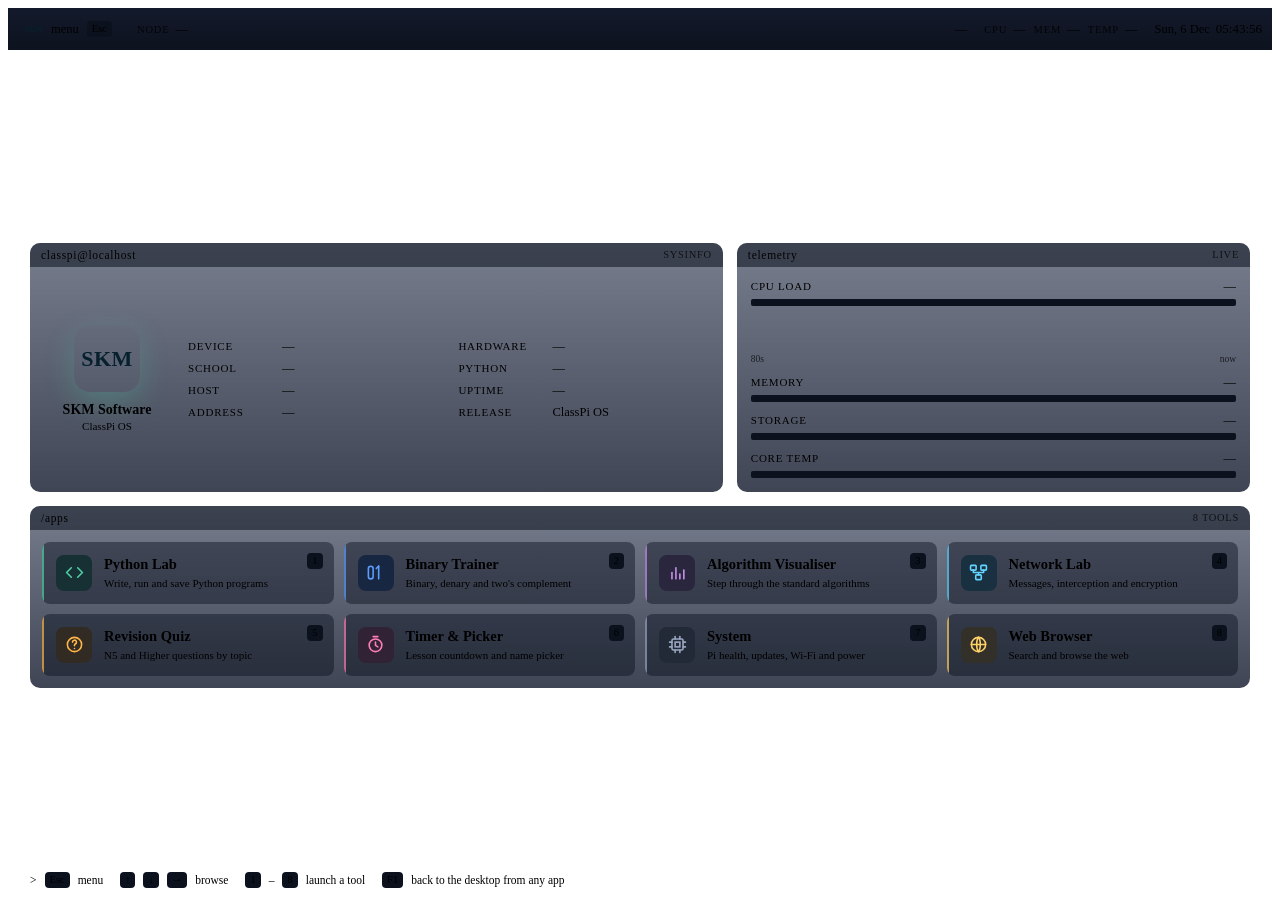
==== commit 1437f8bb: "Add a web browser tile and Wi-Fi settings Web Browser (tile 8, "Internet" in the menu): the kiosk wi" ====
--- a/app/static/index.html
+++ b/app/static/index.html
@@ -294,7 +294,7 @@
     </section>
 
     <section class="card launch" style="--d:.16s">
-      <div class="card-h"><span class="tt">/apps</span><span class="rt">7 tools</span></div>
+      <div class="card-h"><span class="tt">/apps</span><span class="rt" id="toolCount">8 tools</span></div>
       <div class="tiles" id="tiles"></div>
     </section>
 
@@ -306,7 +306,7 @@
     <span class="sep" style="background:var(--line);width:1px;height:12px"></span>
     <span class="kc">&uarr;</span><span class="kc">&darr;</span><span class="kc">&rarr;</span> browse
     <span class="sep" style="background:var(--line);width:1px;height:12px"></span>
-    <span class="kc">1</span>&ndash;<span class="kc">7</span> launch a tool
+    <span class="kc">1</span>&ndash;<span class="kc">8</span> launch a tool
     <span class="sep" style="background:var(--line);width:1px;height:12px"></span>
     <span class="kc">F1</span> back to the desktop from any app
   </div>
@@ -325,9 +325,11 @@
   quiz: '<svg viewBox="0 0 24 24" fill="none" stroke="currentColor" stroke-width="2" stroke-linecap="round" stroke-linejoin="round"><circle cx="12" cy="12" r="9"/><path d="M9.5 9a2.5 2.5 0 1 1 3.5 2.3c-.6.3-1 .9-1 1.6v.6"/><line x1="12" y1="17" x2="12" y2="17.01"/></svg>',
   timer: '<svg viewBox="0 0 24 24" fill="none" stroke="currentColor" stroke-width="2" stroke-linecap="round"><circle cx="12" cy="13" r="8"/><polyline points="12 9 12 13 15 15"/><line x1="9" y1="2" x2="15" y2="2"/></svg>',
   sys: '<svg viewBox="0 0 24 24" fill="none" stroke="currentColor" stroke-width="2" stroke-linecap="round"><rect x="5" y="5" width="14" height="14" rx="2"/><rect x="9" y="9" width="6" height="6"/><line x1="9" y1="2" x2="9" y2="5"/><line x1="15" y1="2" x2="15" y2="5"/><line x1="9" y1="19" x2="9" y2="22"/><line x1="15" y1="19" x2="15" y2="22"/><line x1="2" y1="9" x2="5" y2="9"/><line x1="2" y1="15" x2="5" y2="15"/><line x1="19" y1="9" x2="22" y2="9"/><line x1="19" y1="15" x2="22" y2="15"/></svg>',
+  globe: '<svg viewBox="0 0 24 24" fill="none" stroke="currentColor" stroke-width="2" stroke-linecap="round" stroke-linejoin="round"><circle cx="12" cy="12" r="9"/><path d="M3 12h18"/><path d="M12 3c3 3.3 3 14.7 0 18M12 3c-3 3.3-3 14.7 0 18"/></svg>',
 };
 
-// key = the global 1-7 shortcut, kept stable across the menu layout
+// key = the global 1-8 shortcut, kept stable across the menu layout.
+// An entry with an action instead of an href runs code rather than a page.
 const APPS = [
   { key: 1, href: "/apps/python.html",     c: "#4fd1a5", name: "Python Lab",           desc: "Write, run and save Python programs",     icon: ICONS.code },
   { key: 2, href: "/apps/binary.html",     c: "#5b9dff", name: "Binary Trainer",       desc: "Binary, denary and two's complement",     icon: ICONS.binary },
@@ -335,13 +337,15 @@
   { key: 4, href: "/apps/network.html",    c: "#63d3ff", name: "Network Lab",          desc: "Messages, interception and encryption",   icon: ICONS.net },
   { key: 5, href: "/apps/quiz.html",       c: "#ffb547", name: "Revision Quiz",        desc: "N5 and Higher questions by topic",        icon: ICONS.quiz },
   { key: 6, href: "/apps/timer.html",      c: "#ff7eb6", name: "Timer & Picker",       desc: "Lesson countdown and name picker",        icon: ICONS.timer },
-  { key: 7, href: "/apps/system.html",     c: "#9aa7c2", name: "System",               desc: "Pi health, updates and power",            icon: ICONS.sys },
+  { key: 7, href: "/apps/system.html",     c: "#9aa7c2", name: "System",               desc: "Pi health, updates, Wi-Fi and power",     icon: ICONS.sys },
+  { key: 8, action: "browser",             c: "#ffd166", name: "Web Browser",          desc: "Search and browse the web",               icon: ICONS.globe },
 ];
 
 const CATS = [
   { name: "Programming", c: "#4fd1a5", icon: ICONS.code,   items: [0, 2] },
   { name: "Data",        c: "#5b9dff", icon: ICONS.binary, items: [1] },
   { name: "Networking",  c: "#63d3ff", icon: ICONS.net,    items: [3] },
+  { name: "Internet",    c: "#ffd166", icon: ICONS.globe,  items: [7] },
   { name: "Revision",    c: "#ffb547", icon: ICONS.quiz,   items: [4] },
   { name: "Classroom",   c: "#ff7eb6", icon: ICONS.timer,  items: [5] },
   { name: "System",      c: "#9aa7c2", icon: ICONS.sys,    items: [6] },
@@ -351,10 +355,29 @@
 
 /* ------------------------------------------------------------ desktop tiles */
 const tilesEl = $("tiles");
+
+function launch(a) {
+  if (!a || a.hidden) return;
+  if (a.action === "browser") openBrowser();
+  else location.href = a.href;
+}
+
+// The browser is a separate Chromium window that the server opens on top of
+// this screen; closing it (Back to ClassPi) lands back here.
+async function openBrowser() {
+  toast("Opening the web browser...");
+  try { await api("/api/browser/open", { method: "POST", body: {} }); }
+  catch (err) { toast("Could not open the browser: " + err.message, 4000); }
+}
+
 APPS.forEach((a) => {
   const el = document.createElement("a");
   el.className = "tile";
-  el.href = a.href;
+  el.href = a.href || "#";
+  if (a.action) {
+    el.dataset.action = a.action;
+    el.addEventListener("click", (e) => { e.preventDefault(); launch(a); });
+  }
   el.style.setProperty("--c", a.c);
   el.innerHTML = `<span class="t-ic">${a.icon}</span>
     <span class="t-txt"><span class="t-n">${a.name}</span><small class="t-d">${a.desc}</small></span>
@@ -393,7 +416,8 @@
     const a = APPS[ai];
     const el = document.createElement("a");
     el.className = "mi";
-    el.href = a.href;
+    el.href = a.href || "#";
+    if (a.action) el.addEventListener("click", (e) => { e.preventDefault(); launch(a); });
     el.style.setProperty("--c", a.c);
     el.innerHTML = `<span class="ic">${a.icon}</span>
       <span class="grow">${a.name}<small>${a.desc}</small></span>
@@ -434,7 +458,7 @@
 $("desktop").addEventListener("click", () => setMenu(false));
 
 document.addEventListener("keydown", (e) => {
-  if (/^[1-7]$/.test(e.key)) { location.href = APPS[e.key - 1].href; return; }
+  if (/^[1-8]$/.test(e.key)) { launch(APPS[e.key - 1]); return; }
   if (e.key === "Escape" || e.key === "Meta") { e.preventDefault(); setMenu(!open); return; }
   if (!open) {
     if (["Enter", "ArrowDown", "ArrowUp", "ArrowRight", "ArrowLeft"].includes(e.key)) { e.preventDefault(); setMenu(true); }
@@ -449,7 +473,7 @@
     if (e.key === "ArrowDown") selectSub(subSel + 1);
     else if (e.key === "ArrowUp") selectSub(subSel - 1);
     else if (e.key === "ArrowLeft") backToRoot();
-    else if (e.key === "Enter") { if (subRows[subSel]) location.href = subRows[subSel].href; }
+    else if (e.key === "Enter") { if (subRows[subSel]) subRows[subSel].click(); }
     else return;
   }
   e.preventDefault();
@@ -570,6 +594,25 @@
 teleTimer = setInterval(poll, 2000);
 
 try { catSel = Number(sessionStorage.getItem("classpi-cat") || 0) % CATS.length; } catch (_) {}
+
+/* ------------------------------------------------------------ browser tile */
+// The browser can be switched off in config.json (browser_enabled); then it
+// leaves the desktop and the menu, and its number key does nothing.
+function removeApp(action) {
+  const i = APPS.findIndex((a) => a.action === action);
+  if (i < 0) return;
+  APPS[i].hidden = true;
+  const tile = tilesEl.querySelector(`[data-action="${action}"]`);
+  if (tile) tile.remove();
+  CATS.forEach((c) => { c.items = c.items.filter((ai) => ai !== i); });
+  for (let k = CATS.length - 1; k >= 0; k--) {
+    if (CATS[k].items.length) continue;
+    CATS.splice(k, 1); catRows[k].remove(); catRows.splice(k, 1);
+  }
+  catSel = Math.min(catSel, CATS.length - 1);
+  $("toolCount").textContent = APPS.filter((a) => !a.hidden).length + " tools";
+}
+api("/api/browser/status").then((s) => { if (!s.enabled) removeApp("browser"); }).catch(() => {});
 </script>
 </body>
 </html>
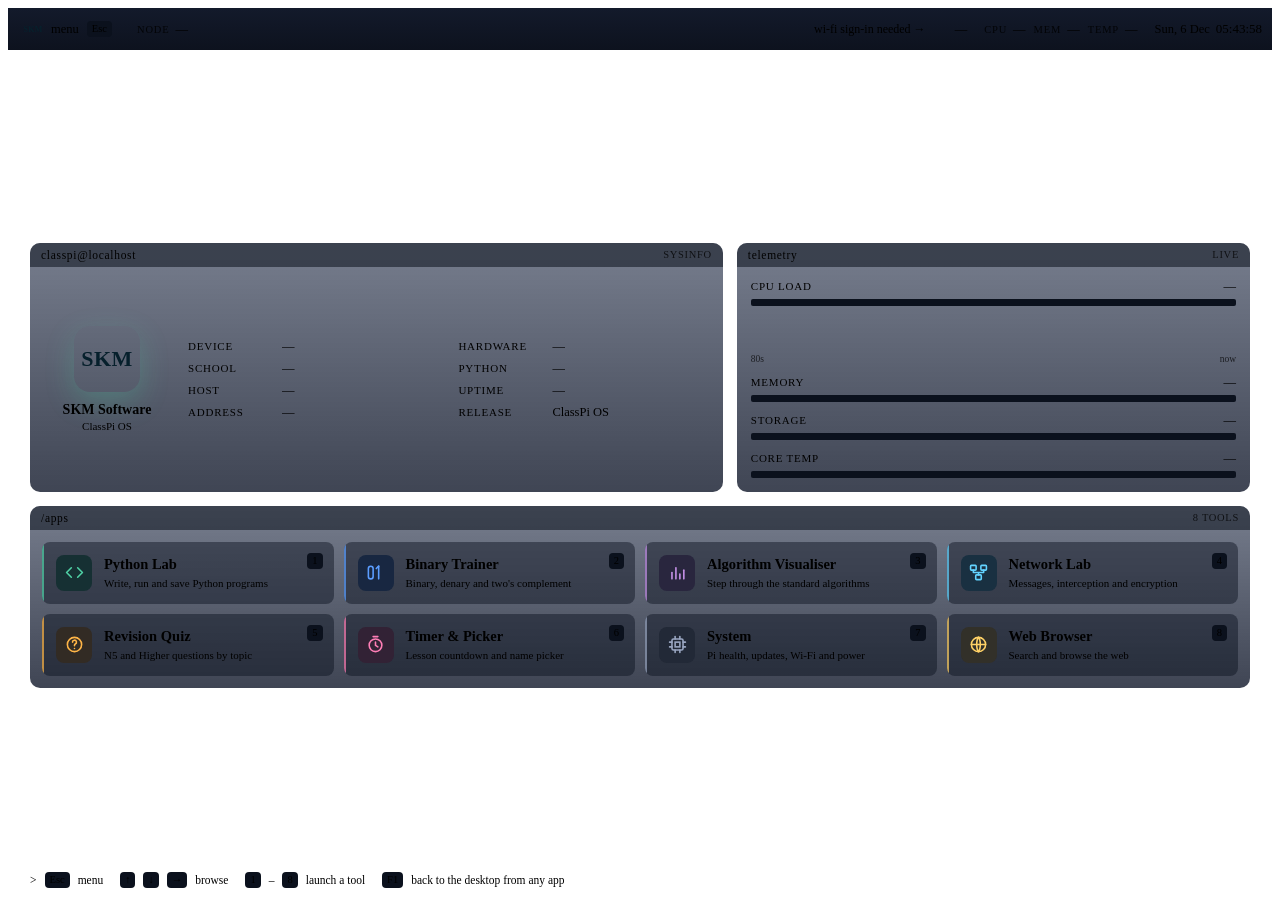
==== commit 511b9a51: "Open Wi-Fi sign-in pages and stop them stalling the Pi Public Wi-Fi such as Wifinity lets the Pi joi" ====
--- a/app/static/index.html
+++ b/app/static/index.html
@@ -48,6 +48,13 @@
   .dot { width: 6px; height: 6px; border-radius: 50%; background: var(--good); box-shadow: 0 0 6px var(--good); animation: pulse 2.6s ease-in-out infinite; }
   @keyframes pulse { 50% { opacity: .35; } }
   .clock b { font-size: 13px; }
+  .dot.warn { background: var(--warn); box-shadow: 0 0 6px var(--warn); }
+  .portal {
+    height: 26px; padding: 0 9px; border-radius: 6px; cursor: pointer;
+    background: color-mix(in srgb, var(--warn) 16%, var(--panel)); border: 1px solid var(--warn);
+    color: var(--warn); font-family: var(--mono); font-size: 12px;
+  }
+  .portal:hover, .portal:focus-visible { outline: none; filter: brightness(1.15); }
 
   /* ------------------------------------------------------------ desktop */
   .desktop {
@@ -230,7 +237,8 @@
   <span class="sep"></span>
   <span class="mod mod-dev"><span class="lbl">node</span><b id="tbDevice">—</b></span>
   <div class="grow"></div>
-  <span class="mod"><i class="dot"></i><b id="tbIp">—</b></span>
+  <button class="portal hidden" id="tbPortal" title="This Wi-Fi needs you to sign in before it gives internet access">wi-fi sign-in needed &rarr;</button>
+  <span class="mod"><i class="dot" id="tbDot"></i><b id="tbIp">—</b></span>
   <span class="sep"></span>
   <span class="mod metric" id="tbCpuMod"><span class="lbl">cpu</span><b id="tbCpu">—</b></span>
   <span class="mod metric" id="tbMemMod"><span class="lbl">mem</span><b id="tbMem">—</b></span>
@@ -613,6 +621,25 @@
   $("toolCount").textContent = APPS.filter((a) => !a.hidden).length + " tools";
 }
 api("/api/browser/status").then((s) => { if (!s.enabled) removeApp("browser"); }).catch(() => {});
+
+/* ------------------------------------------------------------ wi-fi sign-in */
+// Public Wi-Fi that wants terms accepted on a web page gives no internet until
+// someone does. The server spots it; this puts a button in the status bar.
+async function checkPortal() {
+  let n;
+  try { n = await api("/api/internet"); } catch (_) { return; }
+  const portal = n.state === "portal";
+  $("tbPortal").classList.toggle("hidden", !portal);
+  $("tbDot").classList.toggle("warn", portal);
+}
+$("tbPortal").addEventListener("click", async (e) => {
+  e.stopPropagation();
+  toast("Opening the Wi-Fi sign-in page...");
+  try { await api("/api/browser/open", { method: "POST", body: { portal: true } }); }
+  catch (err) { toast("Could not open the sign-in page: " + err.message, 4000); }
+});
+checkPortal();
+setInterval(checkPortal, 8000);
 </script>
 </body>
 </html>
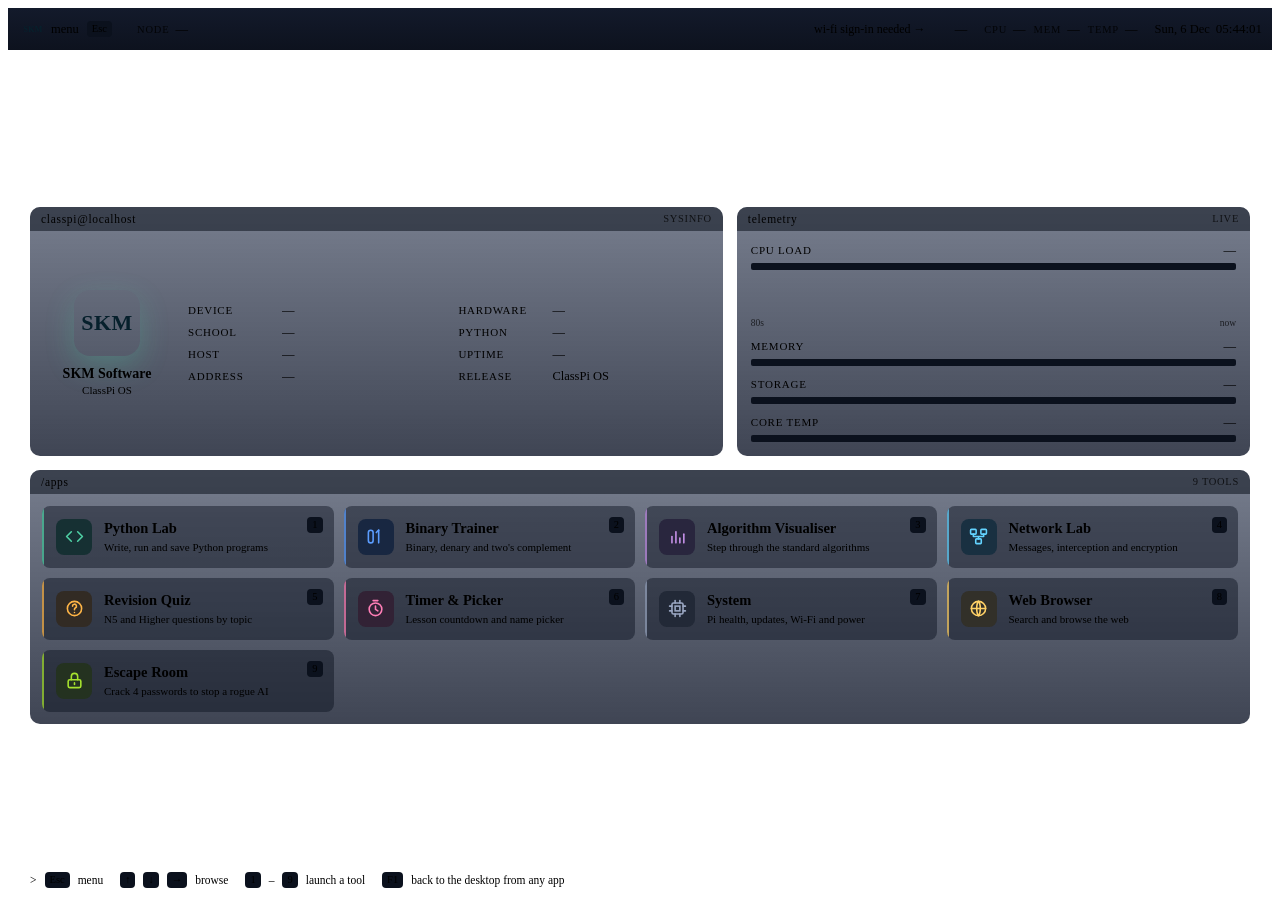
==== commit ac818bf1: "Add an Escape Room challenge for younger pupils A full-screen hacker-terminal puzzle aimed at 11-12 " ====
--- a/app/static/index.html
+++ b/app/static/index.html
@@ -302,7 +302,7 @@
     </section>
 
     <section class="card launch" style="--d:.16s">
-      <div class="card-h"><span class="tt">/apps</span><span class="rt" id="toolCount">8 tools</span></div>
+      <div class="card-h"><span class="tt">/apps</span><span class="rt" id="toolCount">9 tools</span></div>
       <div class="tiles" id="tiles"></div>
     </section>
 
@@ -314,7 +314,7 @@
     <span class="sep" style="background:var(--line);width:1px;height:12px"></span>
     <span class="kc">&uarr;</span><span class="kc">&darr;</span><span class="kc">&rarr;</span> browse
     <span class="sep" style="background:var(--line);width:1px;height:12px"></span>
-    <span class="kc">1</span>&ndash;<span class="kc">8</span> launch a tool
+    <span class="kc">1</span>&ndash;<span class="kc">9</span> launch a tool
     <span class="sep" style="background:var(--line);width:1px;height:12px"></span>
     <span class="kc">F1</span> back to the desktop from any app
   </div>
@@ -334,9 +334,10 @@
   timer: '<svg viewBox="0 0 24 24" fill="none" stroke="currentColor" stroke-width="2" stroke-linecap="round"><circle cx="12" cy="13" r="8"/><polyline points="12 9 12 13 15 15"/><line x1="9" y1="2" x2="15" y2="2"/></svg>',
   sys: '<svg viewBox="0 0 24 24" fill="none" stroke="currentColor" stroke-width="2" stroke-linecap="round"><rect x="5" y="5" width="14" height="14" rx="2"/><rect x="9" y="9" width="6" height="6"/><line x1="9" y1="2" x2="9" y2="5"/><line x1="15" y1="2" x2="15" y2="5"/><line x1="9" y1="19" x2="9" y2="22"/><line x1="15" y1="19" x2="15" y2="22"/><line x1="2" y1="9" x2="5" y2="9"/><line x1="2" y1="15" x2="5" y2="15"/><line x1="19" y1="9" x2="22" y2="9"/><line x1="19" y1="15" x2="22" y2="15"/></svg>',
   globe: '<svg viewBox="0 0 24 24" fill="none" stroke="currentColor" stroke-width="2" stroke-linecap="round" stroke-linejoin="round"><circle cx="12" cy="12" r="9"/><path d="M3 12h18"/><path d="M12 3c3 3.3 3 14.7 0 18M12 3c-3 3.3-3 14.7 0 18"/></svg>',
+  lock: '<svg viewBox="0 0 24 24" fill="none" stroke="currentColor" stroke-width="2" stroke-linecap="round" stroke-linejoin="round"><rect x="4" y="11" width="16" height="10" rx="2"/><path d="M8 11V7a4 4 0 0 1 8 0v4"/><line x1="12" y1="15" x2="12" y2="17"/></svg>',
 };
 
-// key = the global 1-8 shortcut, kept stable across the menu layout.
+// key = the global 1-9 shortcut, kept stable across the menu layout.
 // An entry with an action instead of an href runs code rather than a page.
 const APPS = [
   { key: 1, href: "/apps/python.html",     c: "#4fd1a5", name: "Python Lab",           desc: "Write, run and save Python programs",     icon: ICONS.code },
@@ -347,6 +348,7 @@
   { key: 6, href: "/apps/timer.html",      c: "#ff7eb6", name: "Timer & Picker",       desc: "Lesson countdown and name picker",        icon: ICONS.timer },
   { key: 7, href: "/apps/system.html",     c: "#9aa7c2", name: "System",               desc: "Pi health, updates, Wi-Fi and power",     icon: ICONS.sys },
   { key: 8, action: "browser",             c: "#ffd166", name: "Web Browser",          desc: "Search and browse the web",               icon: ICONS.globe },
+  { key: 9, href: "/apps/escape.html",     c: "#a6e22e", name: "Escape Room",          desc: "Crack 4 passwords to stop a rogue AI",    icon: ICONS.lock },
 ];
 
 const CATS = [
@@ -355,6 +357,7 @@
   { name: "Networking",  c: "#63d3ff", icon: ICONS.net,    items: [3] },
   { name: "Internet",    c: "#ffd166", icon: ICONS.globe,  items: [7] },
   { name: "Revision",    c: "#ffb547", icon: ICONS.quiz,   items: [4] },
+  { name: "Challenges",  c: "#a6e22e", icon: ICONS.lock,   items: [8] },
   { name: "Classroom",   c: "#ff7eb6", icon: ICONS.timer,  items: [5] },
   { name: "System",      c: "#9aa7c2", icon: ICONS.sys,    items: [6] },
 ];
@@ -466,7 +469,7 @@
 $("desktop").addEventListener("click", () => setMenu(false));
 
 document.addEventListener("keydown", (e) => {
-  if (/^[1-8]$/.test(e.key)) { launch(APPS[e.key - 1]); return; }
+  if (/^[1-9]$/.test(e.key)) { launch(APPS[e.key - 1]); return; }
   if (e.key === "Escape" || e.key === "Meta") { e.preventDefault(); setMenu(!open); return; }
   if (!open) {
     if (["Enter", "ArrowDown", "ArrowUp", "ArrowRight", "ArrowLeft"].includes(e.key)) { e.preventDefault(); setMenu(true); }
